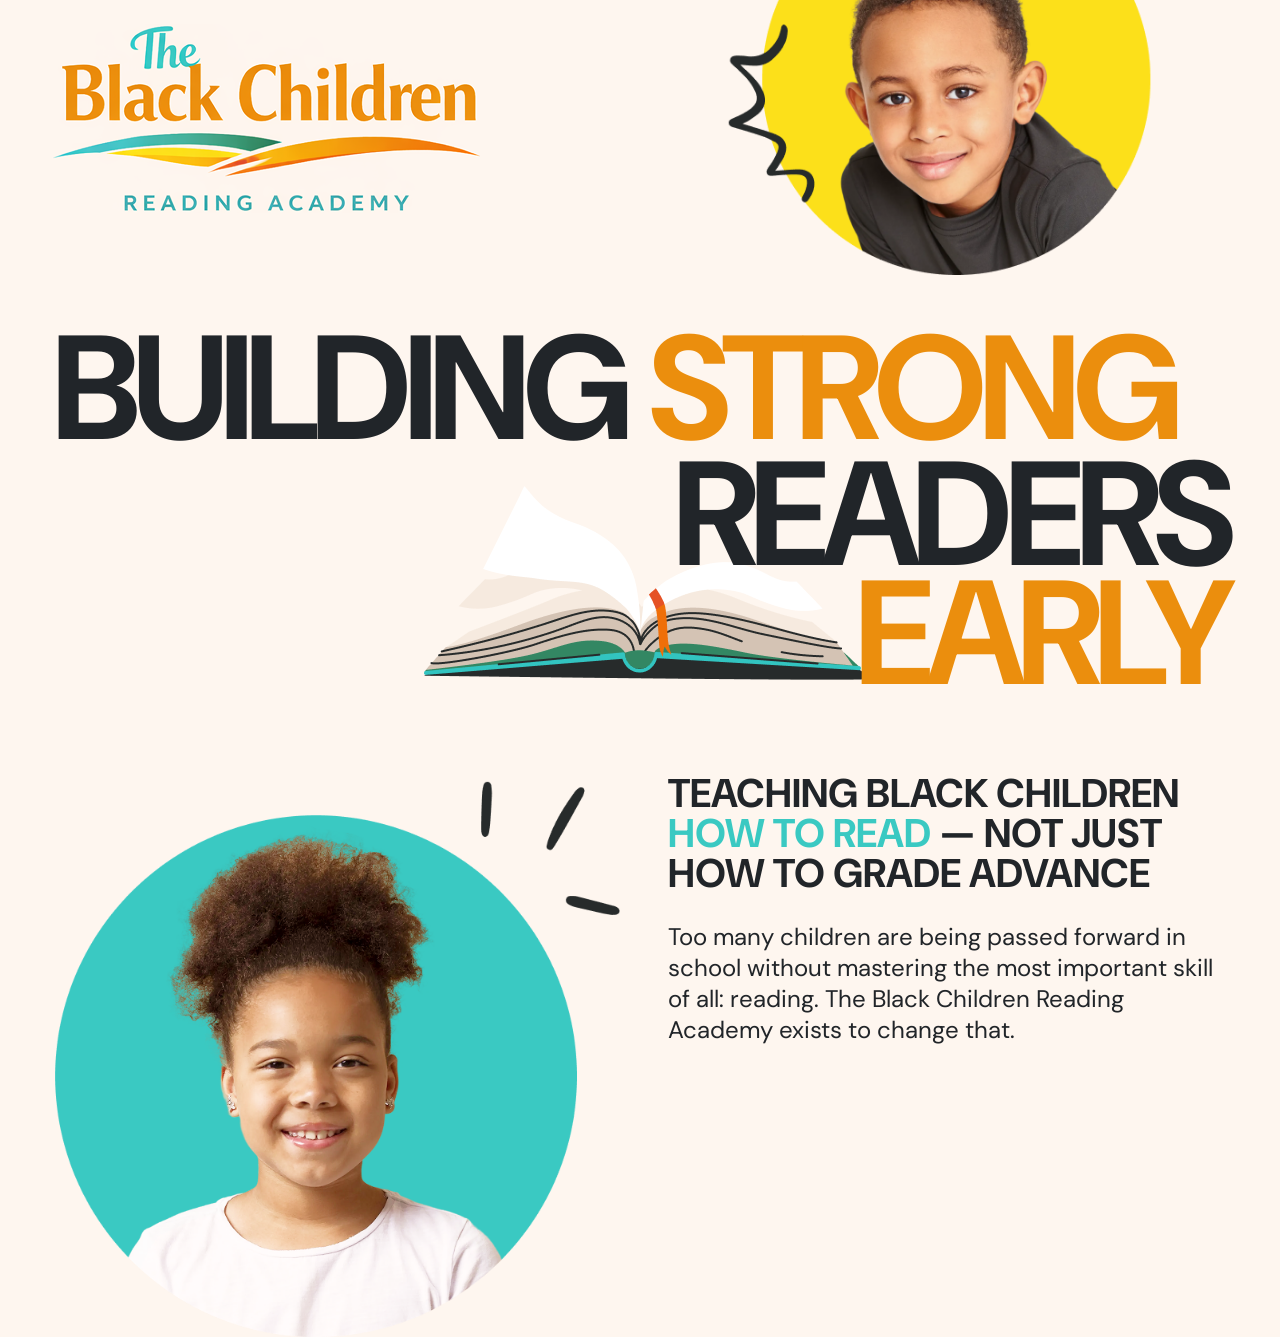
==== index.html @ 8e194ffd "change" ====
<!doctype html>
<html lang="en">

<head>
    <meta charset="utf-8">
    <title>Building Strong Readers Early</title>
    <meta name="viewport" content="width=device-width, initial-scale=1">
    <link
        href="https://fonts.googleapis.com/css2?family=DM+Sans:ital,opsz,wght@0,9..40,100..1000;1,9..40,100..1000&display=swap"
        rel="stylesheet">
    <link href="css/style.css" rel="stylesheet">
    <link href="https://cdn.jsdelivr.net/npm/bootstrap@5.3.2/dist/css/bootstrap.min.css" rel="stylesheet">
</head>

<body>

    <!-- HERO -->
    <section class="section text-center hero-section main-section">
        <div class="container-fluid">
            <div class="row">
                <div class="col-md-6 col-lg-6 col-sm-12 text-start">
                    <img src="image/logo.png" alt="image" width="428px" class="img-fluid mt-4">
                </div>
                <div class="col-md-6 col-lg-6 col-sm-12">
                    <img src="image/child-1.png" class="img-fluid" alt="" width="428px">

                </div>
                <div class="hero_text">
                    <h1 class="fw-bold text-start">
                        BUILDING <span class="heading-orange">STRONG
                    </h1>
                    <h1 class="fw-bold text-end">
                        READERS<span> <br> EARLY</span>
                    </h1>
                    <div class="book_img">
                        <img src="image/book.png" alt="book image">
                    </div>
                </div>

            </div>

        </div>
    </section>

    <!-- REALITY -->
    <section class="section bg-orange main-section">
        <div class="container-fluid ">


            <div class="row mt-5 g-4 justify-content-center">
                <div class="col-md-6">
                    <img src="image/child-2.png" alt="image" class="img-fluid">
                </div>
                <div class="col-md-6">
                    <div class="stat-box ps-3">
                        <h2 class="fw-bold">
                            Teaching Black Children <span> How to Read </span> — NOT JUST HOW TO GRADE ADVANCE
                        </h2>
                        <p>Too many children are being passed forward in school without mastering the most important
                            skill of all: reading. The Black Children Reading Academy exists to change that.</p>
                    </div>
                </div>
            </div>
        </div>
    </section>


    <!-- Bootstrap JS -->
    <script src="https://cdn.jsdelivr.net/npm/bootstrap@5.3.2/dist/js/bootstrap.bundle.min.js"></script>
</body>

</html>
---- css/style.css ----
:root {
    --primary-orange: #EB8E0D;
    --deep-red: #D35400;
    --teal-blue: #3AC9C2;
    --bg-cream: #FEF6EF;
    --text-dark: #272B2B;
    --font-family: "DM Sans", sans-serif;
}

body {
    font-family: var(--font-family) !important;
    background-color: var(--bg-cream) !important;
    color: var(--text-dark);
}

h1,
h2,
h3,
h4,
h5,
h6 {
    font-family: "DM Sans" sans-serif !important;
}

.main-section {
    padding: 0 40px;
}

.hero_text {
    padding-top: 55px;
    position: relative;
}

.hero_text .book_img {
    position: absolute;
    bottom: 21px;
    left: 32%;
    z-index: 1;
}

.hero-section h1 {
    font-size: 148px;
    letter-spacing: -8px;
    line-height: 0.8;
    position: relative;
    z-index: 2;
    text-transform: uppercase;
}

.hero-section h1 span {
    color: var(--primary-orange);
}
.bg-orange h2{
    font-size: 40px;
    text-transform: uppercase;
    line-height: 40px;
    letter-spacing: -5%;
    font-family: var(--font-family) !important;
}
.bg-orange h2 span{
    color: var(--teal-blue);
}
.bg-orange p{
    font-size: 24px;
    line-height: 1.3;
    letter-spacing: -5%;
    padding-top: 20px;
}
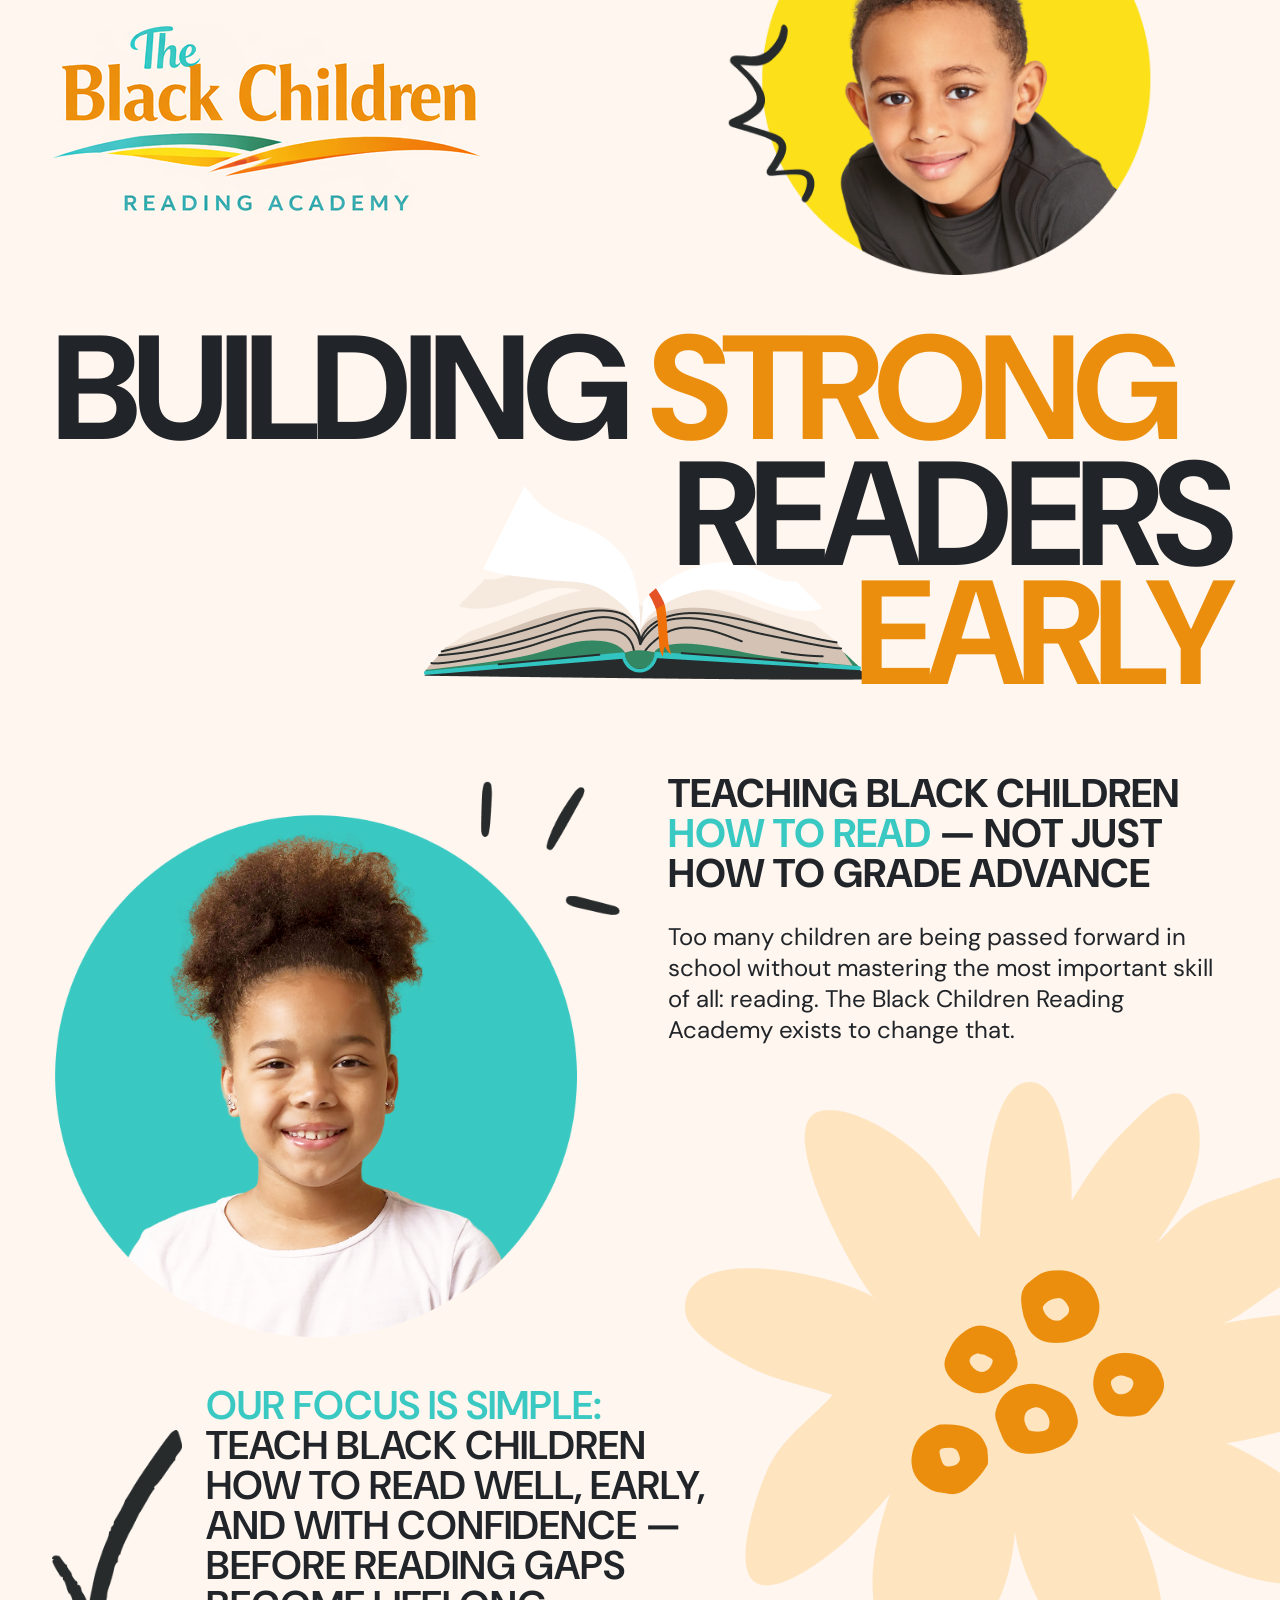
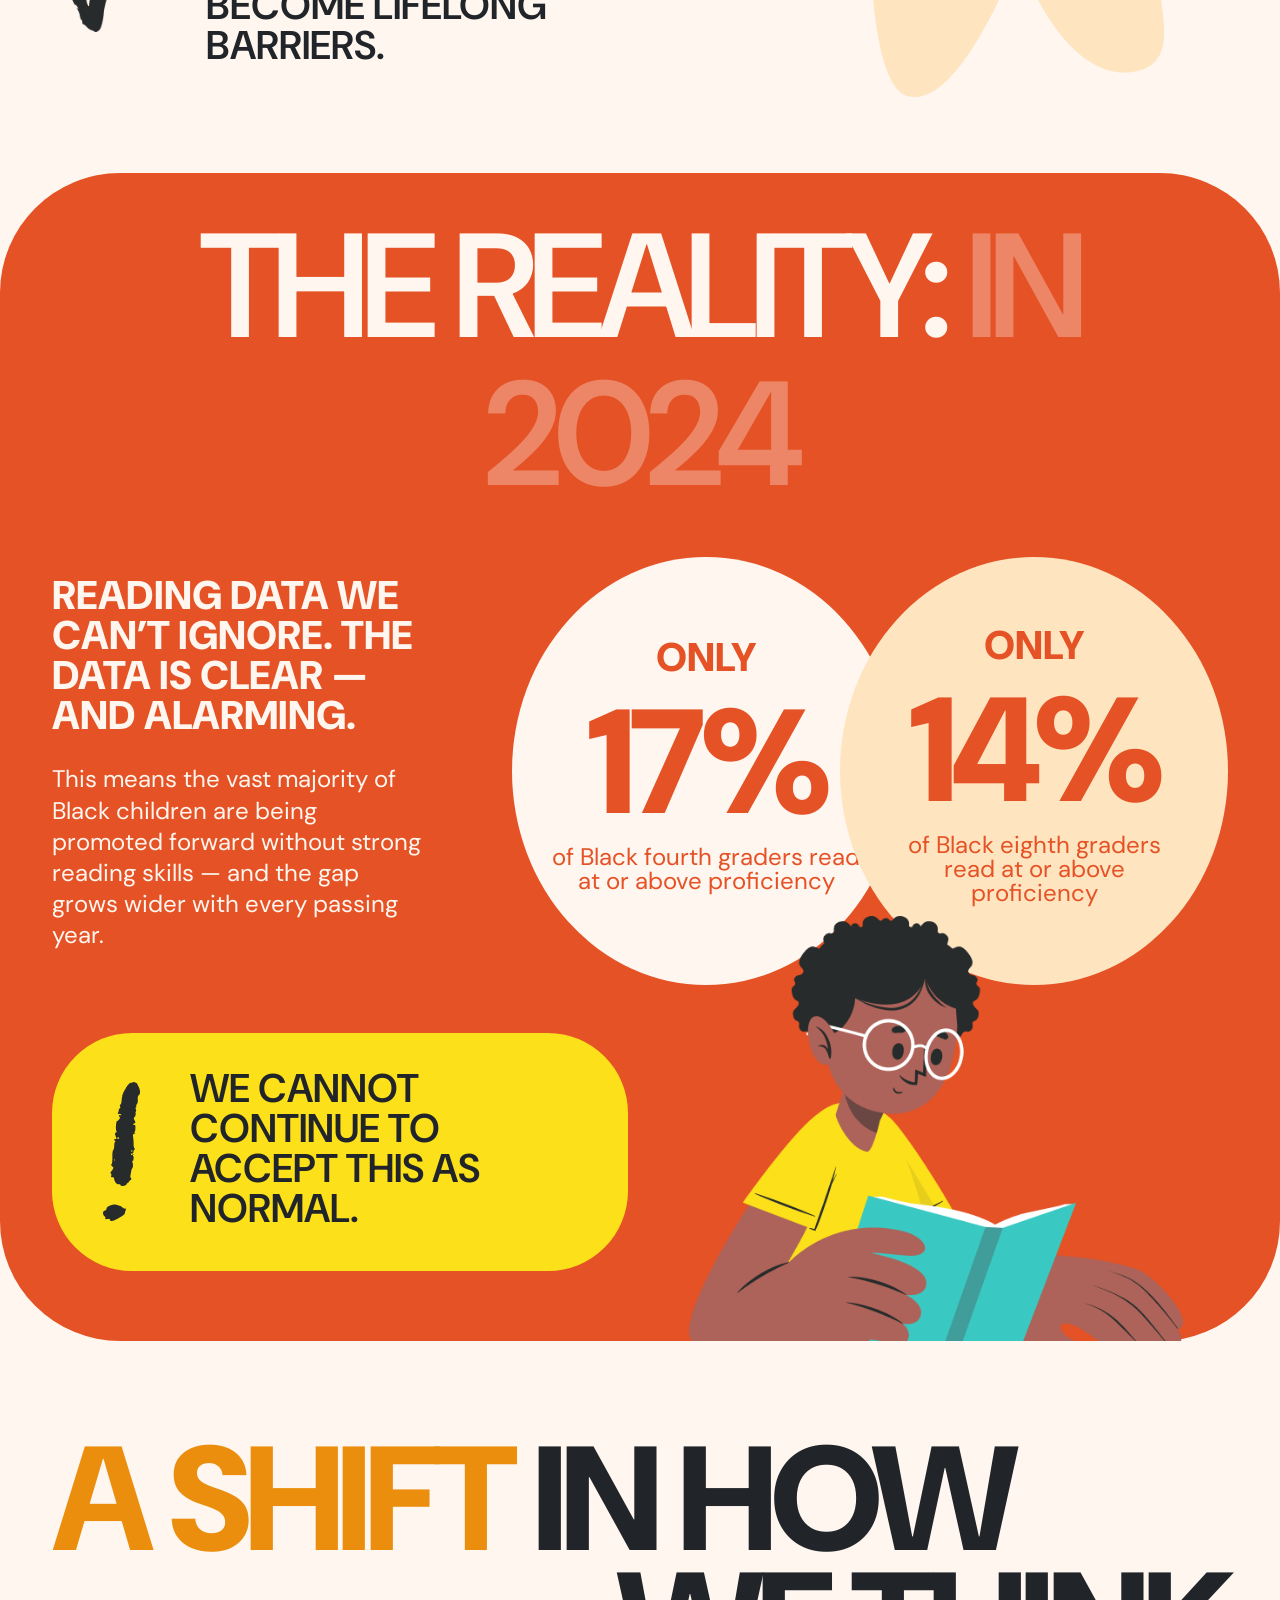
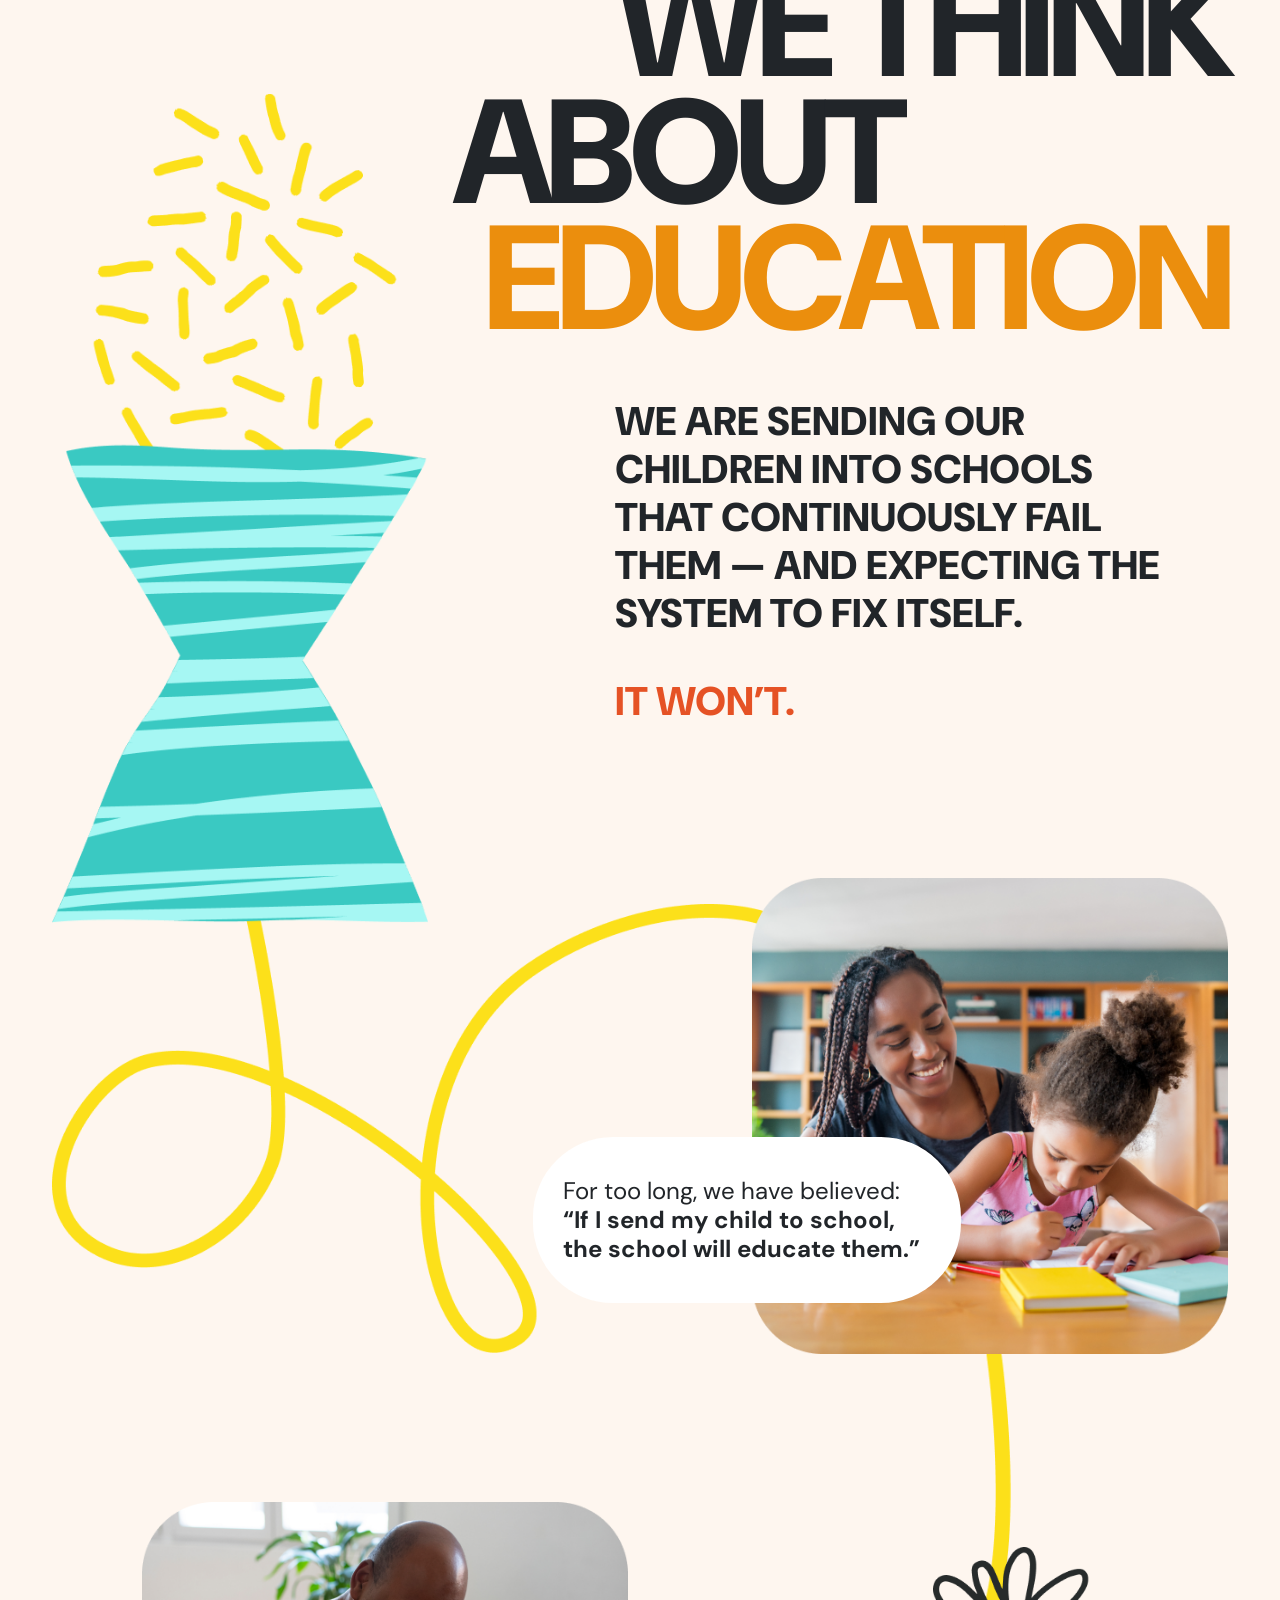
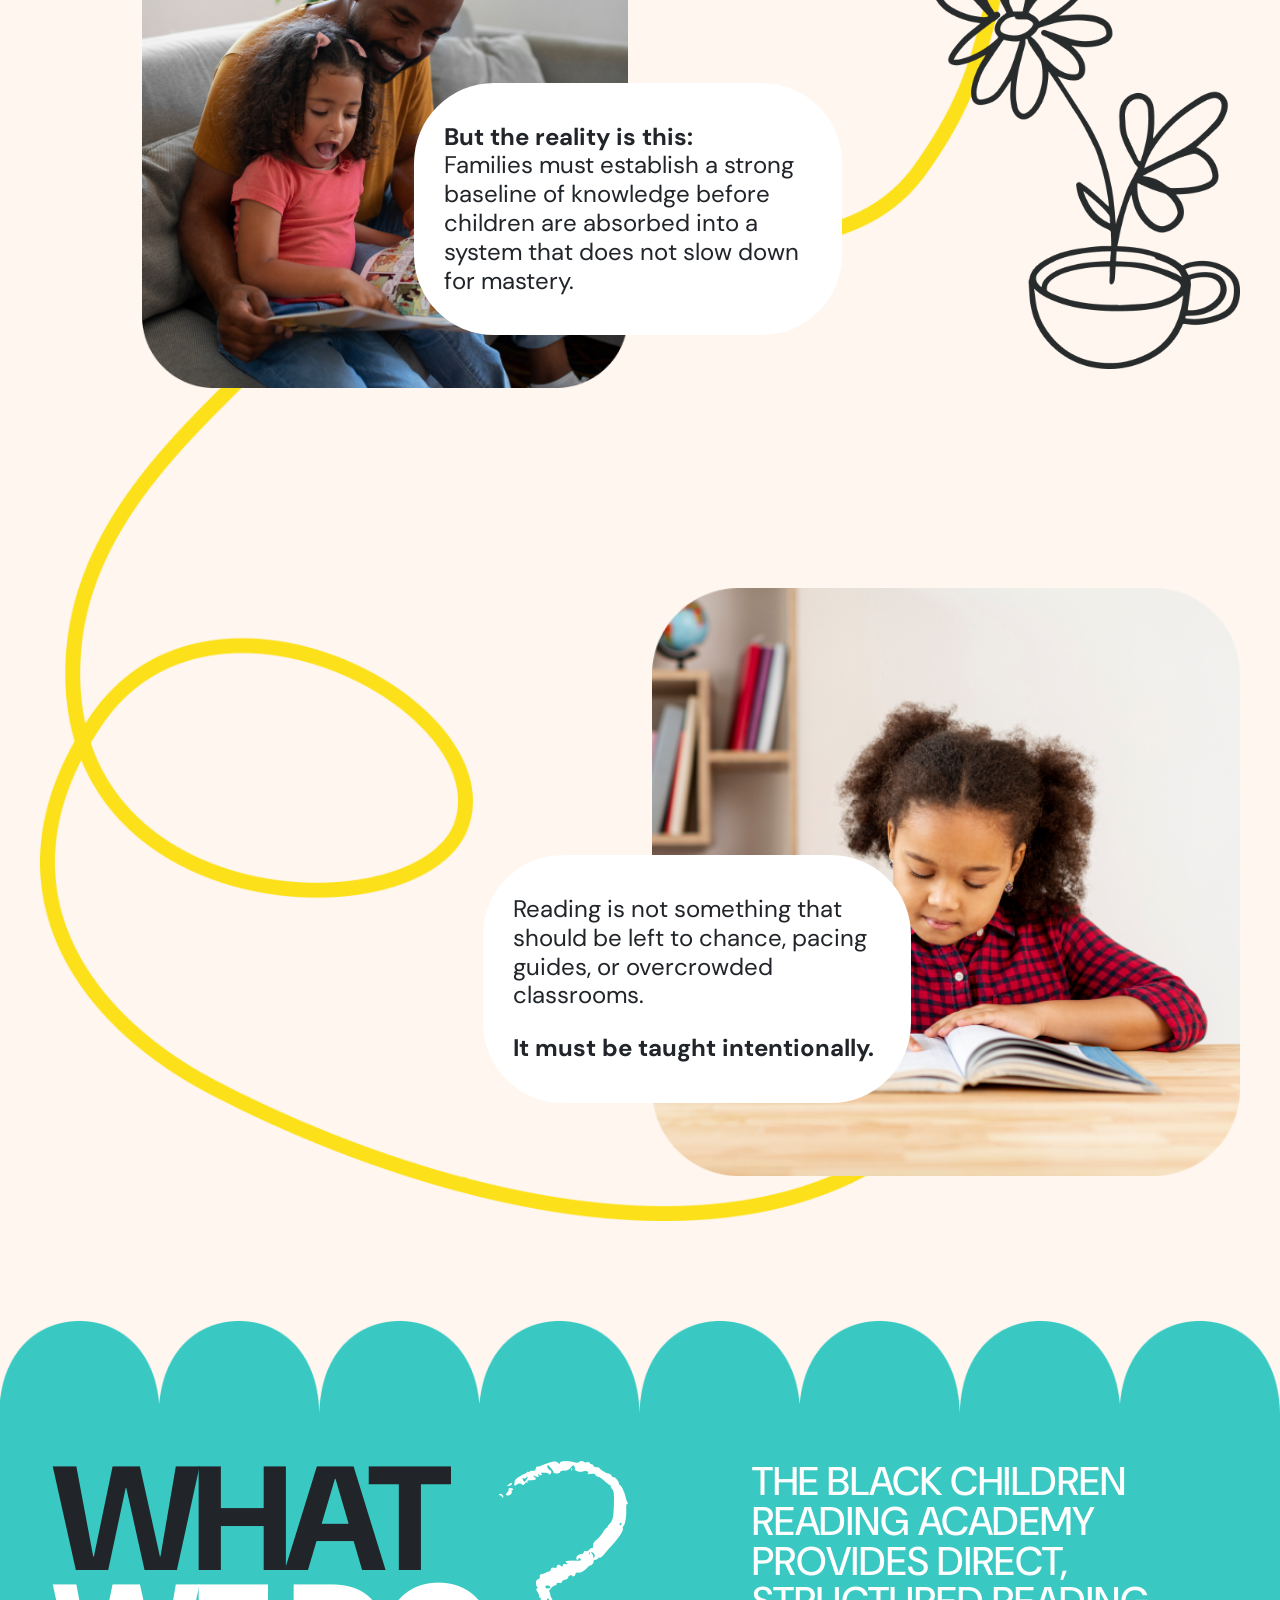
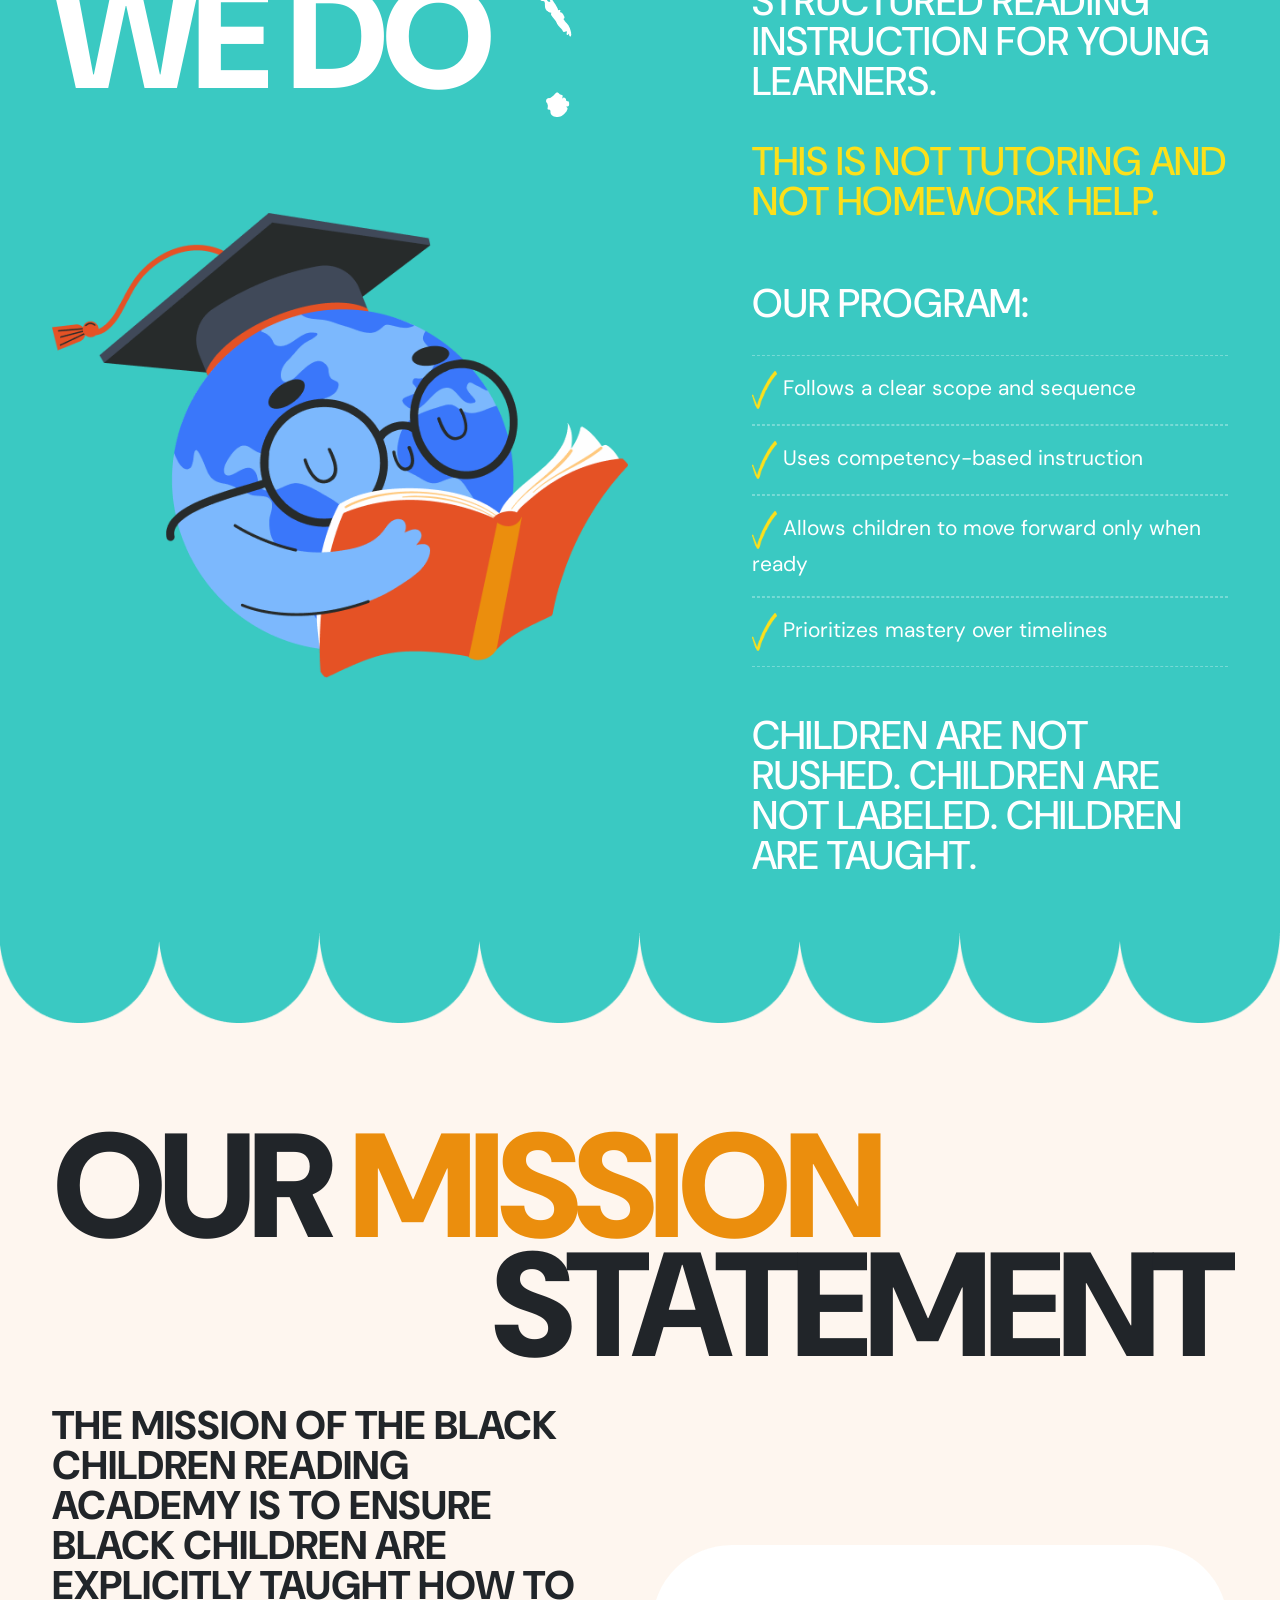
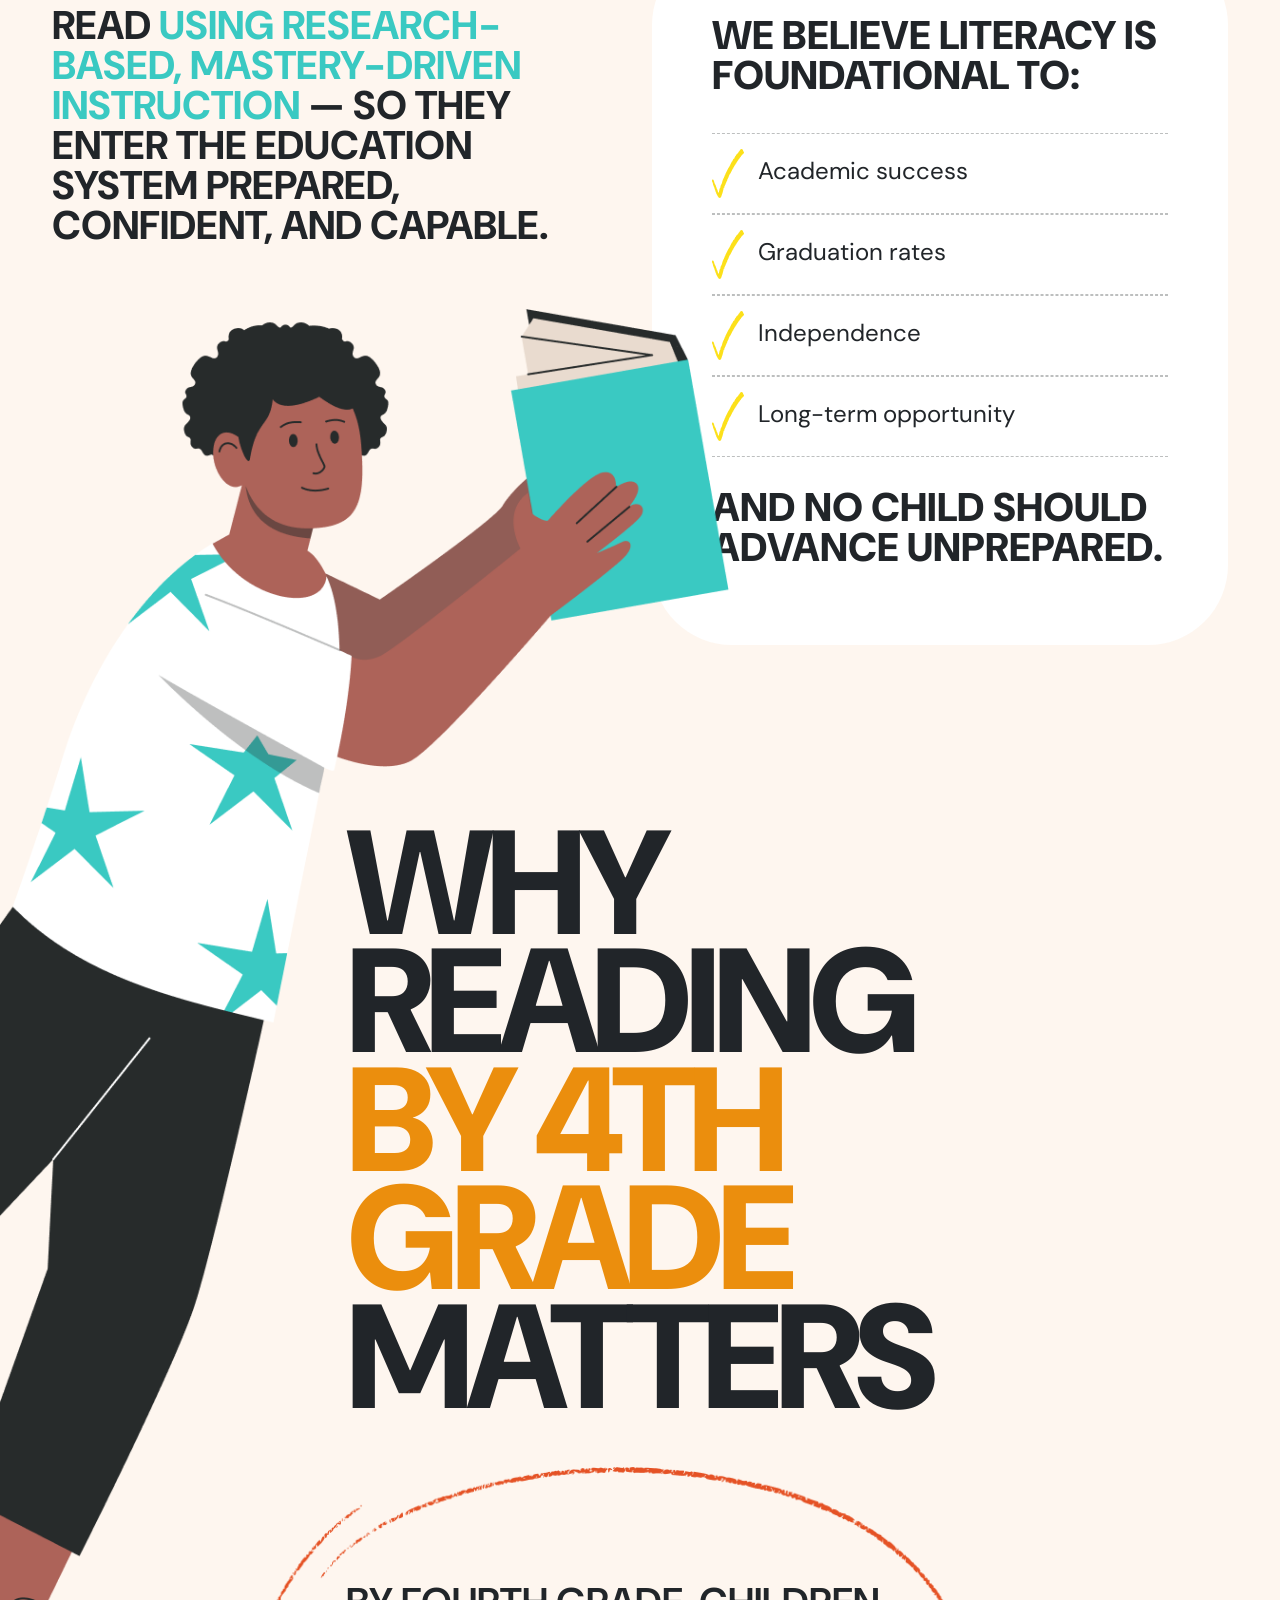
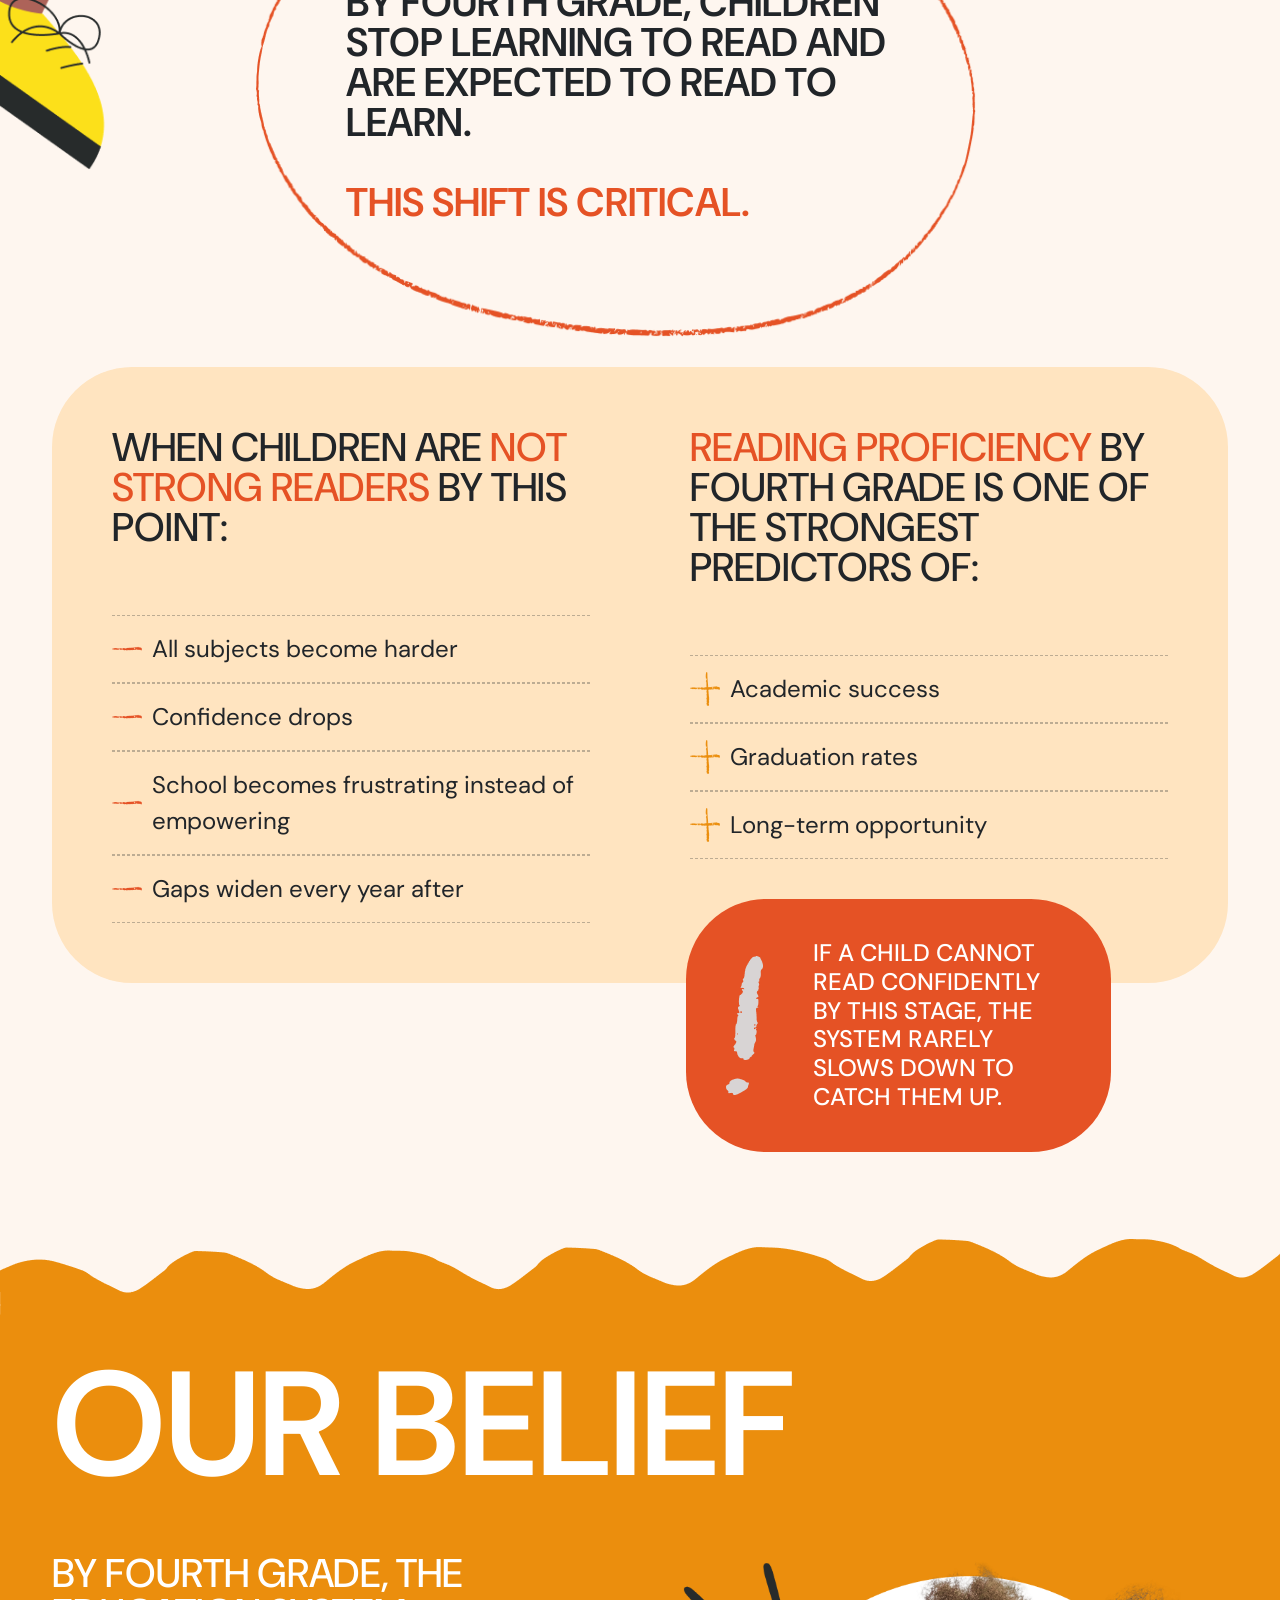
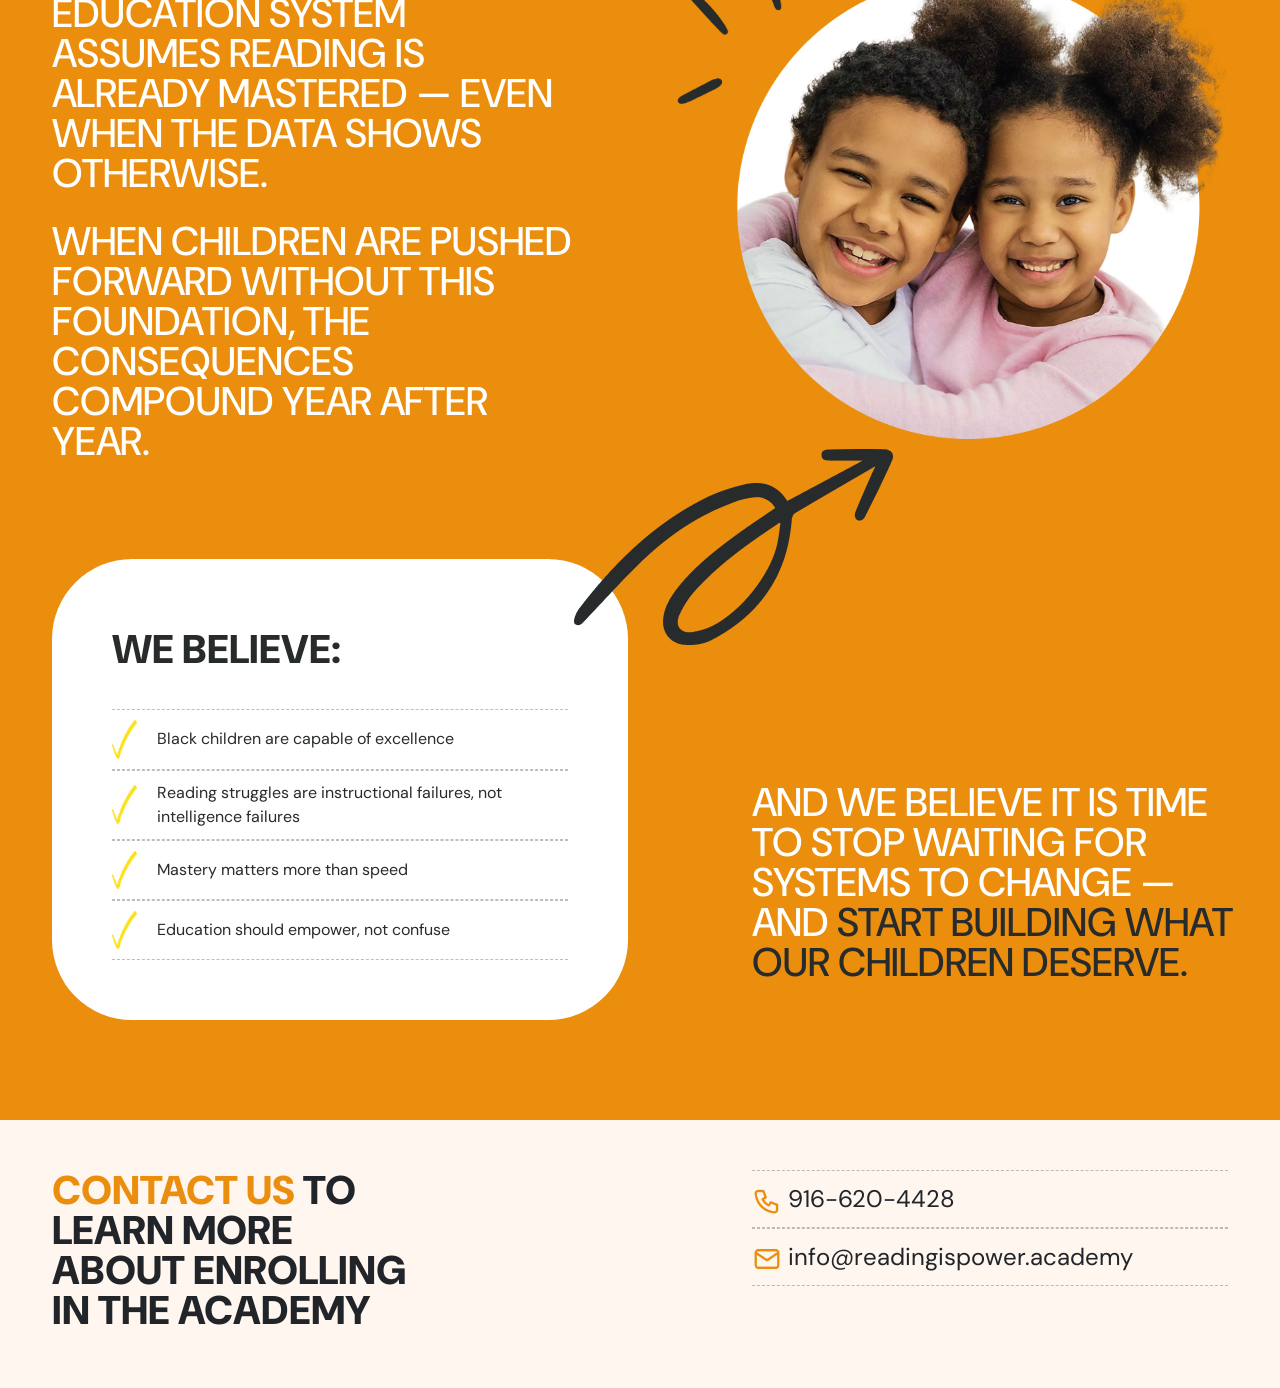
==== commit 5cdc6c35: "changes" ====
--- a/index.html
+++ b/index.html
@@ -42,7 +42,6 @@
         </div>
     </section>
 
-    <!-- REALITY -->
     <section class="section bg-orange main-section">
         <div class="container-fluid ">
 
@@ -50,6 +49,7 @@
             <div class="row mt-5 g-4 justify-content-center">
                 <div class="col-md-6">
                     <img src="image/child-2.png" alt="image" class="img-fluid">
+
                 </div>
                 <div class="col-md-6">
                     <div class="stat-box ps-3">
@@ -59,13 +59,343 @@
                         <p>Too many children are being passed forward in school without mastering the most important
                             skill of all: reading. The Black Children Reading Academy exists to change that.</p>
                     </div>
-                </div>
-            </div>
-        </div>
-    </section>
-
-
-    <!-- Bootstrap JS -->
+                    <div class="side_img">
+                        <img src="image/flwer.png" alt="image" width="100%">
+                    </div>
+                </div>
+            </div>
+            <div class="row">
+                <div class="col-lg-7 col-md-7">
+                    <div class="reality_box d-flex gap-4 mt-5 align-items-center">
+                        <p><img src="image/check_icon.png" alt="image"></p>
+                        <h2><span> Our focus is simple:</span> <br>Teach Black children how to read well, early, and
+                            with confidence — before reading gaps become lifelong barriers.</h2>
+                    </div>
+                </div>
+            </div>
+        </div>
+    </section>
+    <section class="section main-section the_reality">
+        <div class="container-fluid">
+            <h2>The Reality: <span> in 2024 </span></h2>
+            <div class="row justify-content-center align-items-center my-5">
+                <div class="col-lg-4 col-md-4">
+                    <div class="parent_content">
+                        <h2>Reading Data We Can’t Ignore. The data is clear —
+                            and alarming.</h2>
+                        <p>This means the vast majority of Black children are being promoted forward without strong
+                            reading skills — and the gap grows wider with every passing year.</p>
+                    </div>
+                </div>
+                <div class="col-lg-8 col-md-8">
+                    <div class="sale_offer text-center d-flex">
+                        <div class="cricle position-relative">
+                            <div>
+                                <h5>only</h5>
+                                <h2>17%</h2>
+                                <p>of Black fourth graders read at or above proficiency</p>
+                            </div>
+                        </div>
+                        <div class="cricle bg_color">
+                            <div>
+                                <h5>only</h5>
+                                <h2>14%</h2>
+                                <p>of Black eighth graders read at or above proficiency</p>
+                            </div>
+                        </div>
+                    </div>
+                </div>
+            </div>
+            <div class="row position-relative">
+                <div class="col-lg-6 col-md-6">
+                    <div class="we_content">
+                        <img src="image/info_icon.png" alt="image">
+                        <h4>We cannot continue to accept this as normal.</h4>
+                    </div>
+                </div>
+                <div class="col-lg-6 col-md-6">
+                    <div class="child_3">
+                        <img src="image/child-3.png" alt="image">
+                    </div>
+                </div>
+            </div>
+        </div>
+    </section>
+    <section class="section main-section shift_inhow">
+        <div class="container-fluid">
+            <h1><span>A Shift</span> in How </h1>
+            <h1 class="text-end">We Think</h1>
+            <div class="row">
+                <div class="col-lg-4 col-md-4">
+                    <div class="about_image">
+                        <img src="image/image.png" alt="image" width="100%">
+                    </div>
+                </div>
+                <div class="col-lg-8 col-md-8">
+                    <h1>About </h1>
+                    <h1 class="text-end"><span>Education</span> </h1>
+                    <div class="row">
+                        <div class="col-lg-2"></div>
+                        <div class="col-lg-4">
+                            <div class="it_wont">
+                                <h4>
+                                    We are sending our children into schools that continuously fail them — and expecting
+                                    the system to fix itself.
+                                    <br><span>It won’t.</span>
+                                </h4>
+                            </div>
+                        </div>
+                    </div>
+                </div>
+
+            </div>
+            <div class="row">
+                <div class="col-lg-7 col-md-7">
+                    <div class="border_box">
+                        <img src="image/border-1.png" alt="image" width="100%">
+                    </div>
+                </div>
+                <div class="col-lg-5 col-md-5">
+                    <div class="parent_boxs">
+                        <img src="image/about.png" alt="image" width="100%">
+                        <div class="about_text_box">
+                            <p>For too long, we have believed:<br>
+                                <b>“If I send my child to school, the school will educate them.” </b>
+                            </p>
+                        </div>
+                    </div>
+
+                </div>
+            </div>
+        </div>
+
+        <div class="border_2">
+
+            <div class="row  marign_top">
+                <div class="col-lg-1"></div>
+                <div class="col-lg-5 col-md-5">
+                    <div class="parent_boxs">
+                        <img src="image/about1.png" alt="image" width="100%">
+                        <div class="about_text_box right_10">
+                            <p><b>But the reality is this:</b> <br>
+                                Families must establish a strong baseline of knowledge before children are absorbed
+                                into a system that does not slow down for mastery.</p>
+                        </div>
+                    </div>
+                </div>
+                <div class="col-lg-2"></div>
+                <div class="col-lg-4 text-end">
+                    <img src="image/flower.png" alt="image" width="80%" class="position-relative">
+                </div>
+            </div>
+            <div class="row marign_top">
+                <div class="col-lg-6 col-md-6"></div>
+                <div class="col-lg-6 col-md-6">
+                    <div class="parent_boxs">
+                        <img src="image/about2.png" alt="image" width="100%">
+                        <div class="about_text_box">
+                            <p>Reading is not something that should be left to chance, pacing guides, or overcrowded
+                                classrooms. <br /><b class="mt-4 d-block">It must be taught intentionally.
+                                </b></p>
+                        </div>
+                    </div>
+                </div>
+            </div>
+        </div>
+    </section>
+    <section class="section bg_img_section main-section">
+        <div class="container-fluid">
+            <div class="row">
+                <div class="col-lg-6 col-md-6">
+                    <div class="d-flex ">
+                        <h1>What <span> We Do</span></h1>
+                        <img src="image/qus_img.png" alt="image">
+                    </div>
+                    <img src="image/eaction.png" alt="image" class="mt-5 pt-5" width="100%">
+                </div>
+                <div class="col-lg-1 col-md-1"></div>
+                <div class="col-lg-5 col-md-5">
+                    <h4>The Black Children Reading Academy provides direct, structured reading instruction for young
+                        learners.
+                        <br><span>This is not tutoring and not homework help.</span>
+                    </h4>
+                    <div class="our-program">
+                        <h3>Our program:</h3>
+                        <ul>
+                            <li><img src="image/check_icons.png" alt="image"> Follows a clear scope and sequence</li>
+                            <li><img src="image/check_icons.png" alt="image"> Uses competency-based instruction</li>
+                            <li><img src="image/check_icons.png" alt="image"> Allows children to move forward only when
+                                ready</li>
+                            <li><img src="image/check_icons.png" alt="image"> Prioritizes mastery over timelines</li>
+                        </ul>
+                        <h4 class="mt-5">Children are not rushed. Children are not labeled. Children are taught.</h4>
+                    </div>
+                </div>
+            </div>
+        </div>
+    </section>
+    <section class="section main-section our-mission">
+        <div class="container-fluid">
+            <div class="hero_text">
+                <h1 class="fw-bold text-start">
+                    Our <span class="heading-orange">Mission
+                </h1>
+                <h1 class="fw-bold text-end">
+                    Statement
+                </h1>
+            </div>
+            <div class="row">
+                <div class="col-lg-6 col-md-6">
+                    <h4 class="mission_text">
+                        The mission of The Black Children Reading Academy is to ensure Black children are explicitly
+                        taught how to read <span> using research-based, mastery-driven instruction </span> — so they
+                        enter the
+                        education system prepared, confident, and capable.
+                    </h4>
+                    <div class="men_book">
+                        <img src="image/men-book.png" alt="iamge" width="95%">
+                    </div>
+                </div>
+                <div class="col-lg-6 col-md-6">
+                    <div class="mission_box">
+                        <h4>We believe literacy is foundational to:</h4>
+                        <ul>
+                            <li>
+                                <img src="image/check_icons.png" alt="image" class="me-2"> Academic success
+                            </li>
+                            <li>
+                                <img src="image/check_icons.png" alt="image" class="me-2"> Graduation rates
+                            </li>
+                            <li>
+                                <img src="image/check_icons.png" alt="image" class="me-2"> Independence
+                            </li>
+                            <li>
+                                <img src="image/check_icons.png" alt="image" class="me-2"> Long-term opportunity
+                            </li>
+                        </ul>
+                        <h4>And no child should advance UNPREPARED.</h4>
+                    </div>
+                </div>
+                <div class="row">
+                <div class="col-lg-3 col-md-3"></div>
+                <div class="col-lg-9 col-md-9">
+                    <h1 class="why_reading">Why Reading <br><span> by 4th Grade </span><br>Matters</h1>
+                    <div class="big-circle">
+                        <p>By fourth grade, children stop learning to read and are expected to read to learn. <span><br> This shift is critical.</span></p>
+                    </div>
+                </div>
+                </div>
+            </div>
+
+        </div>
+    </section>
+    <section class="section main-section whan_childs">
+        <div class="container-fluid">
+            <div class="orange_color">
+                <div class="row">
+                    <div class="col-lg-6 col-md-6 padding_right">
+                        <h4>
+                            When children are <span> not strong readers</span> by this point:
+                        </h4>
+                        <ul class="p-0 m-0">
+                            <li>
+                                <img src="image/minus_icon.png" alt="image"> All subjects become harder
+                            </li>
+                            <li>
+                                <img src="image/minus_icon.png" alt="image"> Confidence drops
+                            </li>
+                            <li>
+                                <img src="image/minus_icon.png" alt="image"> School becomes frustrating instead of empowering
+                            </li>
+                            <li>
+                                <img src="image/minus_icon.png" alt="image"> Gaps widen every year after
+                            </li>
+                        </ul>
+                    </div>
+                    <div class="col-lg-6 col-md-6 padding_left">
+                        <h4>
+                            <span class="color_org">Reading proficiency </span>by fourth grade is one of the strongest predictors of:
+                        </h4>
+                        <ul class="p-0 m-0">
+                            <li>
+                                <img src="image/plus_icon.png" alt="image">  Academic success
+                            </li>
+                            <li>
+                                <img src="image/plus_icon.png" alt="image">  Graduation rates
+                            </li>
+                            <li>
+                                <img src="image/plus_icon.png" alt="image">  Long-term opportunity
+                            </li>
+                        </ul>
+                    </div>
+                </div>
+                
+            </div>
+            <div class="box_org">
+                    <img src="image/info_icon.png" alt="image">
+                    <h4>If a child cannot read confidently by this stage, the system rarely slows down to catch them up.</h4>
+                </div>
+        </div>
+    </section>
+    <section class="section main-section our_belief">
+        <div class="container-fluid">
+            <h1>Our Belief</h1>
+            <div class="row">
+                <div class="col-lg-6 col-md-6">
+                    <h4>By fourth grade, the education system assumes reading is already mastered — even when the data shows otherwise.</h4>
+                    <h4> When children are pushed forward without this foundation, the consequences compound year after year.</h4>
+                </div>
+                <div class="col-lg-6 col-md-6">
+                    <img src="image/image-1.png" alt="image" width="100%">
+                </div>
+            </div>
+            <div class="row position-relative">
+                <div class="col-lg-6 col-md-6">
+                    <div class="loop_img">
+                    <img src="image/loop.png" alt="image">
+                    </div>
+                    <div class="belief_box">
+                        <h4>We believe:</h4>
+                        <ul class="p-0 m-0">
+                            <li>
+                                <img src="image/check_icons.png" alt="image"> Black children are capable of excellence
+                            </li>
+                            <li>
+                                <img src="image/check_icons.png" alt="image">Reading struggles are instructional failures, not intelligence failures
+                            </li>
+                            <li>
+                                <img src="image/check_icons.png" alt="image"> Mastery matters more than speed
+                            </li>
+                            <li>
+                                <img src="image/check_icons.png" alt="image"> Education should empower, not confuse
+                            </li>
+                        </ul>
+                    </div>
+                </div>
+                <div class="col-lg-6 col-md-6">
+                    <h4 class="believe_text">
+                        And we believe it is time to stop waiting for systems to change — and <span> start building what our children deserve.</span>
+                    </h4>
+                </div>
+            </div>
+        </div>
+    </section>
+    <section class="section footer_section">
+        <div class="container-fluid">
+            <div class="row">
+            <div class="col-lg-4 col-md-4">
+                <h4><span>Contact us </span>to learn more about enrolling in the academy</h4>
+            </div>
+            <div class="col-lg-3 col-md-3"></div>
+            <div class="col-lg-5 col-md-5">
+                <ul class="p-0 m-0">
+                    <li><img src="image/phone_icon.png" alt="image" width="30px"> 916-620-4428 </li>
+                    <li><img src="image/email_icon.png" alt="image" width="30px"> info@readingispower.academy </li>
+                </ul>
+            </div>
+            </div>
+        </div>
+    </section>
     <script src="https://cdn.jsdelivr.net/npm/bootstrap@5.3.2/dist/js/bootstrap.bundle.min.js"></script>
 </body>
 
--- a/css/style.css
+++ b/css/style.css
@@ -1,6 +1,6 @@
 :root {
     --primary-orange: #EB8E0D;
-    --deep-red: #D35400;
+    --deep-red: #E55225;
     --teal-blue: #3AC9C2;
     --bg-cream: #FEF6EF;
     --text-dark: #272B2B;
@@ -50,19 +50,553 @@
 .hero-section h1 span {
     color: var(--primary-orange);
 }
-.bg-orange h2{
+
+.bg-orange h2 {
     font-size: 40px;
     text-transform: uppercase;
     line-height: 40px;
     letter-spacing: -5%;
     font-family: var(--font-family) !important;
-}
-.bg-orange h2 span{
+    font-weight: 600;
+}
+
+.bg-orange h2 span {
     color: var(--teal-blue);
 }
-.bg-orange p{
+
+.bg-orange p {
     font-size: 24px;
     line-height: 1.3;
     letter-spacing: -5%;
     padding-top: 20px;
+}
+
+.reality_box img {
+    width: 130px;
+}
+
+.side_img {
+    position: absolute;
+    right: 0;
+    padding-top: 20px;
+}
+
+.stat-box {
+    position: relative;
+}
+
+.the_reality {
+    background-color: var(--deep-red);
+    margin: 100px 0;
+    padding: 40px;
+    border-radius: 120px;
+}
+
+.the_reality h2 {
+    font-size: 148px;
+    text-transform: uppercase;
+    line-height: 100%;
+    letter-spacing: -8px;
+    font-family: var(--font-family) !important;
+    font-weight: 600;
+    color: #FEF6EF;
+    text-align: center;
+}
+
+.the_reality h2 span {
+    color: #FFFFFF4D;
+}
+
+.sale_offer h5 {
+    font-size: 40px;
+    color: #E55225;
+    text-transform: uppercase;
+    font-weight: 900;
+}
+
+.sale_offer h2 {
+    font-size: 148px;
+    color: #E55225;
+    font-weight: 900;
+}
+
+.sale_offer p {
+    font-size: 24px;
+    color: #E55225;
+    line-height: 1;
+    font-weight: 400;
+}
+
+.sale_offer .cricle {
+    width: 428px;
+    height: 428px;
+    background-color: #FEF6EF;
+    border-radius: 100%;
+    display: flex;
+    align-items: center;
+    padding: 40px;
+}
+
+.parent_content h2 {
+    font-size: 40px;
+    letter-spacing: normal;
+    text-align: start;
+    text-transform: uppercase;
+    font-weight: 900;
+}
+
+.parent_content p {
+    font-size: 24px;
+    color: #FEF6EF;
+    line-height: 1.3;
+    font-weight: 400;
+    padding-top: 20px;
+}
+
+.sale_offer .cricle.bg_color {
+    background-color: #FFE4C0;
+    z-index: 2;
+    position: relative;
+}
+
+.sale_offer .cricle.position-relative {
+    left: 60px;
+    z-index: 1;
+}
+
+.child_3 {
+    position: absolute;
+    bottom: -40px;
+    z-index: 3;
+    text-align: center;
+}
+
+.child_3 img {
+    width: 87%;
+}
+
+.we_content {
+    background-color: #FCE01A;
+    border-radius: 80px;
+    padding: 35px 51px;
+    display: flex;
+    align-items: center;
+    gap: 50px;
+    margin-bottom: 30px;
+}
+
+.we_content h4 {
+    font-size: 40px;
+    text-transform: uppercase;
+    letter-spacing: normal;
+    font-weight: 600;
+    line-height: 1;
+}
+
+.shift_inhow {
+    margin-bottom: 100px;
+}
+
+.shift_inhow h1 {
+    font-size: 148px;
+    letter-spacing: -8px;
+    font-weight: 900 !important;
+    line-height: 0.8;
+    text-transform: uppercase;
+}
+
+.shift_inhow h1 span {
+    color: var(--primary-orange);
+}
+
+.it_wont {
+    width: 575px;
+    padding-left: 30px;
+    margin-top: 50px;
+}
+
+.it_wont h4 {
+    font-size: 40px;
+    text-transform: uppercase;
+    font-weight: 900;
+}
+
+.it_wont h4 span {
+    margin-top: 40px;
+    display: block;
+    color: var(--deep-red);
+}
+
+.border_box {
+    position: relative;
+    top: -19px;
+    left: 0;
+    z-index: 0;
+    width: 780px;
+    min-width: 100%;
+}
+
+.parent_boxs img {
+    position: relative;
+    z-index: 2;
+    top: -45px;
+}
+
+.about_image {
+    position: relative;
+    z-index: 1;
+}
+
+.about_text_box p {
+    font-size: 24px;
+    margin: 0;
+    line-height: 1.2;
+}
+
+.parent_boxs {
+    position: relative;
+}
+
+.about_text_box {
+    position: absolute;
+    bottom: 20%;
+    right: 56%;
+    z-index: 9;
+    background-color: #fff;
+    padding: 40px 30px;
+    border-radius: 80px;
+    width: 428px;
+}
+
+.right_10 {
+    position: absolute;
+    bottom: 20%;
+    left: 56%;
+    z-index: 9;
+    background-color: #fff;
+    padding: 40px 30px;
+    border-radius: 80px;
+    width: 428px;
+}
+
+.border_2 {
+    background-image: url(../image/border-2.png);
+    background-repeat: no-repeat;
+    background-size: contain;
+    margin-top: -52px;
+}
+
+.marign_top {
+    padding-top: 200px !important;
+}
+
+.bg_img_section {
+    background-image: url(../image/bg.png);
+    background-repeat: no-repeat;
+    padding: 140px 40px;
+    background-size: 100% 100%;
+    margin: 50px 0;
+}
+
+.bg_img_section h1 {
+    font-size: 148px;
+    letter-spacing: -8px;
+    font-weight: 900;
+    line-height: 0.8;
+    text-transform: uppercase;
+}
+
+.bg_img_section h1 span {
+    color: #fff;
+}
+
+.bg_img_section h4 {
+    font-size: 40px;
+    text-transform: uppercase;
+    line-height: 1;
+    color: #fff;
+}
+
+.bg_img_section h4 span {
+    color: #FCE01A;
+    display: block;
+    padding-top: 40px;
+}
+
+.our-program h3 {
+    font-size: 40px;
+    text-transform: uppercase;
+    color: #fff;
+    padding: 50px 0 20px;
+}
+
+.our-program ul {
+    padding: 0;
+    margin: 0;
+}
+
+.our-program ul li {
+    border-bottom: 1px dashed #FFFFFF4D;
+    border-top: 1px dashed #FFFFFF4D;
+    color: #fff;
+    font-size: 21px;
+    list-style: none;
+    padding: 15px 0;
+}
+
+.our-program ul li img {
+    width: 25px;
+}
+
+.our-mission {
+    margin: 30px 0;
+    position: relative;
+}
+
+.our-mission h1 {
+    font-size: 148px;
+    letter-spacing: -8px;
+    font-weight: 900 !important;
+    line-height: 0.8;
+    text-transform: uppercase;
+    margin: 0;
+}
+
+.our-mission h1 span {
+    color: var(--primary-orange);
+}
+
+.mission_box {
+    background-color: #fff;
+    border-radius: 80px;
+    padding: 40px 60px;
+    margin-top: 180px;
+}
+
+.mission_box ul {
+    padding: 0;
+    margin: 0;
+}
+
+.mission_box ul li {
+    list-style: none;
+    border-bottom: 1px dashed #272B2B4D;
+    border-top: 1px dashed #272B2B4D;
+    font-size: 24px;
+    list-style: none;
+    padding: 15px 0;
+}
+
+.mission_box h4 {
+    text-transform: uppercase;
+    font-size: 40px;
+    font-weight: 900;
+    padding: 30px 0;
+    line-height: 1;
+}
+
+.mission_text {
+    font-size: 40px;
+    line-height: 1;
+    text-transform: uppercase;
+    font-weight: 800;
+    width: 541px;
+    max-width: 100%;
+    margin-top: 40px;
+}
+
+.mission_text span {
+    color: var(--teal-blue);
+}
+
+.men_book {
+    position: absolute;
+    left: 0;
+}
+
+.our-mission .why_reading {
+    margin-top: 180px;
+}
+
+.big-circle {
+    background-image: url(../image/big-circle.png);
+    background-repeat: no-repeat;
+    background-size: 100% 100%;
+    width: 720px;
+    padding: 50px;
+    margin-top: 50px;
+    margin-left: -90px;
+}
+
+.big-circle p {
+    font-size: 40px;
+    line-height: 1;
+    padding: 65px 40px;
+    margin: 0;
+    text-transform: uppercase;
+    font-weight: 600;
+}
+
+.big-circle span {
+    display: block;
+    color: var(--deep-red);
+}
+
+.orange_color {
+    background-color: #FFE4C0;
+    border-radius: 80px;
+}
+
+.box_org {
+        background-color: var(--deep-red);
+    border-radius: 80px;
+    display: flex;
+    gap: 50px;
+    padding: 40px;
+    width: 425px;
+    color: #fff;
+    margin: auto;
+    position: relative;
+    align-items: center;
+    left: 22%;
+    top: -84px;
+    text-transform: uppercase;
+}
+.box_org img{
+    filter: invert(1);
+}
+
+.box_org h4 {
+    padding-bottom: 0 !important;
+    margin: 0;
+}
+
+.whan_childs {
+    position: relative;
+    z-index: 2;
+}
+
+.orange_color {
+    padding: 60px;
+}
+
+.orange_color ul li {
+    list-style: none;
+    font-size: 24px;
+    font-weight: 400 !important;
+    border-bottom: 1px dashed #272B2B4D;
+    border-top: 1px dashed #272B2B4D;
+    padding: 15px 0;
+    display: flex;
+    align-items: center;
+}
+
+.orange_color ul li img {
+    width: 30px;
+    margin-right: 10px;
+}
+
+.orange_color h4 {
+    font-size: 40px;
+    text-transform: uppercase;
+    line-height: 1;
+    padding-bottom: 60px;
+}
+
+.orange_color h4 span {
+    color: var(--deep-red);
+}
+
+.color_org {
+    color: var(--primary-orange);
+}
+
+.orange_color .padding_right {
+    padding-right: 50px;
+}
+
+.orange_color .padding_left {
+    padding-left: 50px;
+}
+.our_belief{
+    background-image: url(../image/our_belief.png);
+    background-repeat: no-repeat;
+    /* background-size: 100% 100%; */
+    padding: 100px 40px;
+    color: #fff;
+}
+.our_belief h1{
+    font-size: 148px;
+    text-transform: uppercase;
+    font-weight: 600;
+    margin-bottom: 30px;
+}
+.our_belief h4{
+    font-size: 40px;
+    line-height: 1;
+    text-transform: uppercase;
+    padding: 10px 0;
+    width: 528px;
+}
+.belief_box{
+    background-color: #fff;
+    border-radius: 80px;
+    padding: 60px;
+    margin-top: 80px;
+}
+.belief_box h4{
+    text-transform: uppercase;
+    color: #272B2B;
+    font-weight: 900;
+    margin-bottom: 30px;
+}
+.belief_box ul li{
+    color: #272B2B;
+    list-style: none;
+    border-bottom: #272B2B4D 1px dashed;
+    border-top: #272B2B4D 1px dashed;
+    padding: 10px 0;
+    display: flex;
+    align-items: center;
+}
+.belief_box ul li img{
+    width: 25px;
+    margin-right: 20px;
+}
+.loop_img{
+   position: absolute;
+    text-align: center;
+    display: flex;
+    justify-content: center;
+    left: 187px;
+    right: 0;
+    margin-top: -30px;
+}
+.believe_text{
+    position: absolute;
+    bottom: 20px;
+        width: auto !important;
+    padding-left: 100px !important;
+}
+.believe_text span{
+    color: #272B2B;
+}
+.footer_section ul li{
+    list-style: none;
+    border-bottom: 1px dashed #272B2B4D;
+    border-top: 1px dashed #272B2B4D;
+    font-size: 24px;
+    padding: 10px 0;
+}
+.footer_section{
+    padding: 50px 40px;
+}
+.footer_section h4{
+    font-size: 40px;
+    text-transform: uppercase;
+    line-height: 1;
+    font-weight: 900;
+}
+.footer_section h4 span{
+    color: var(--primary-orange);
 }
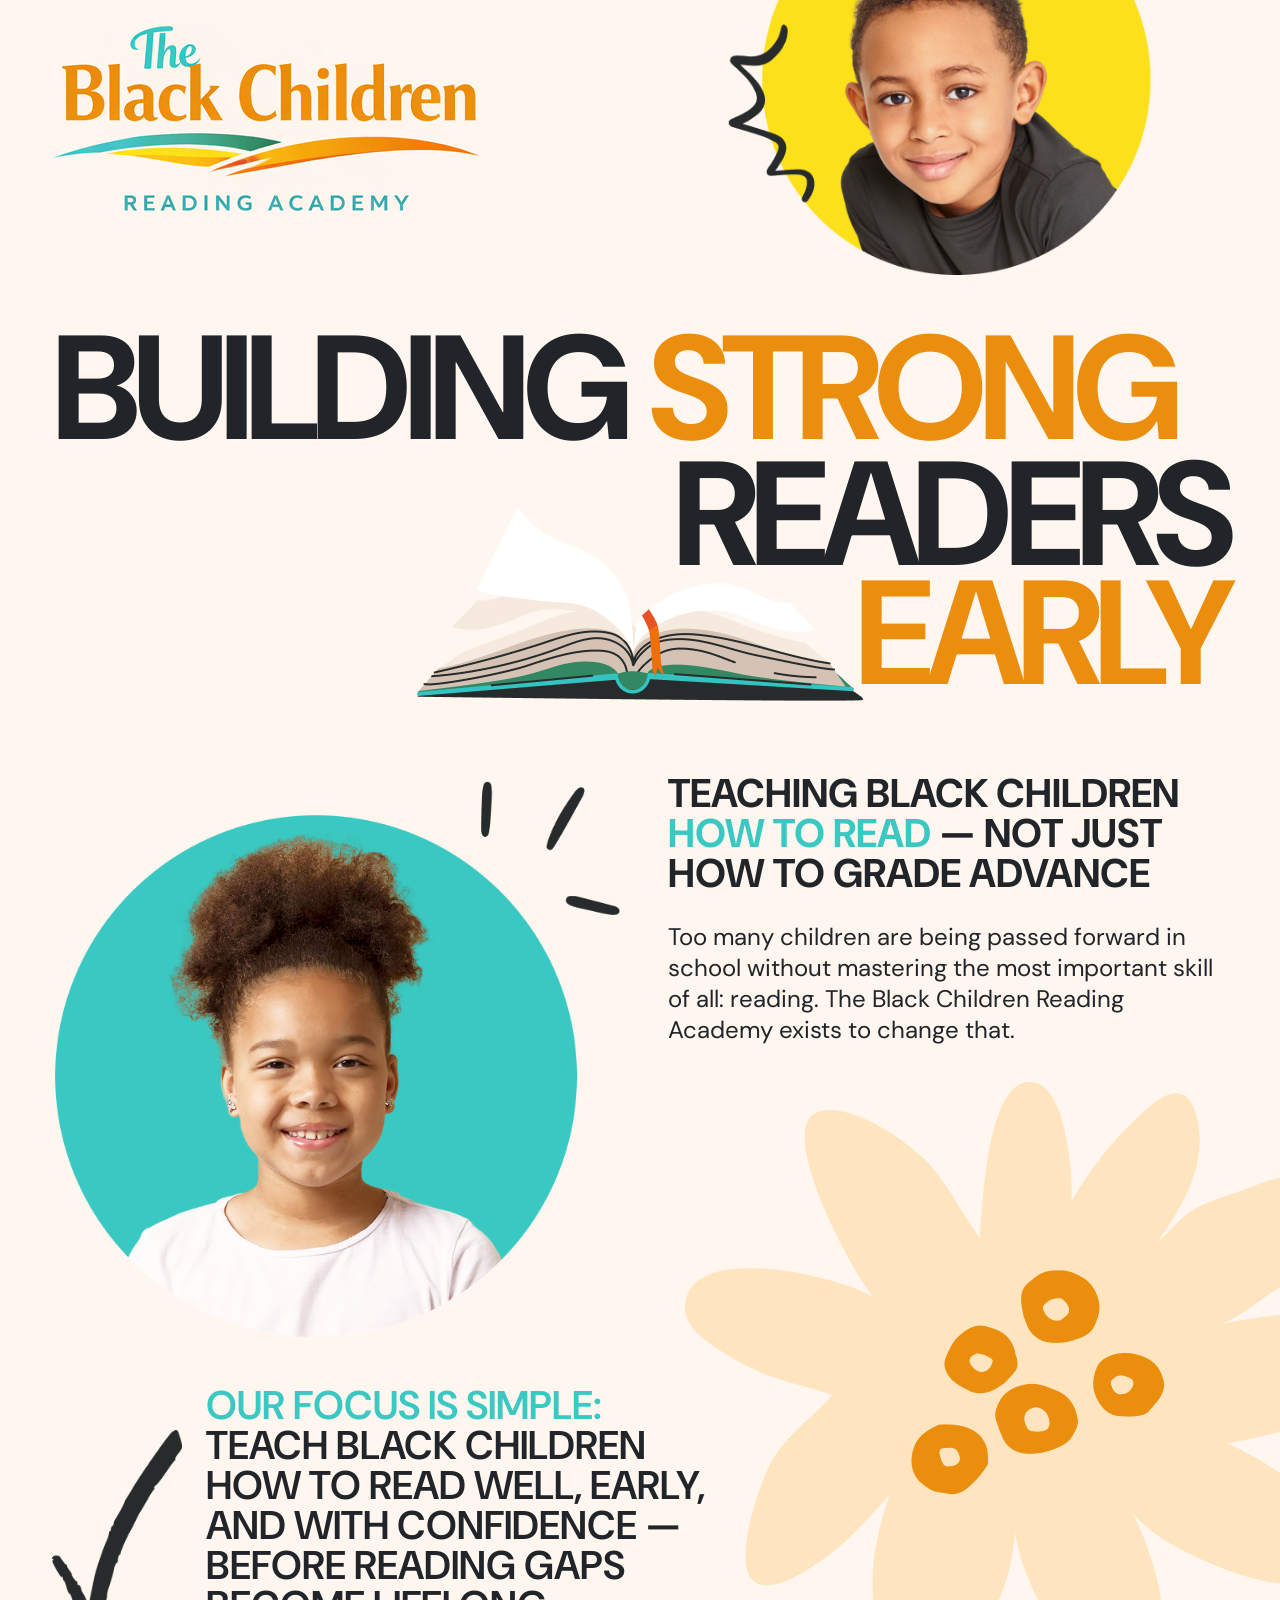
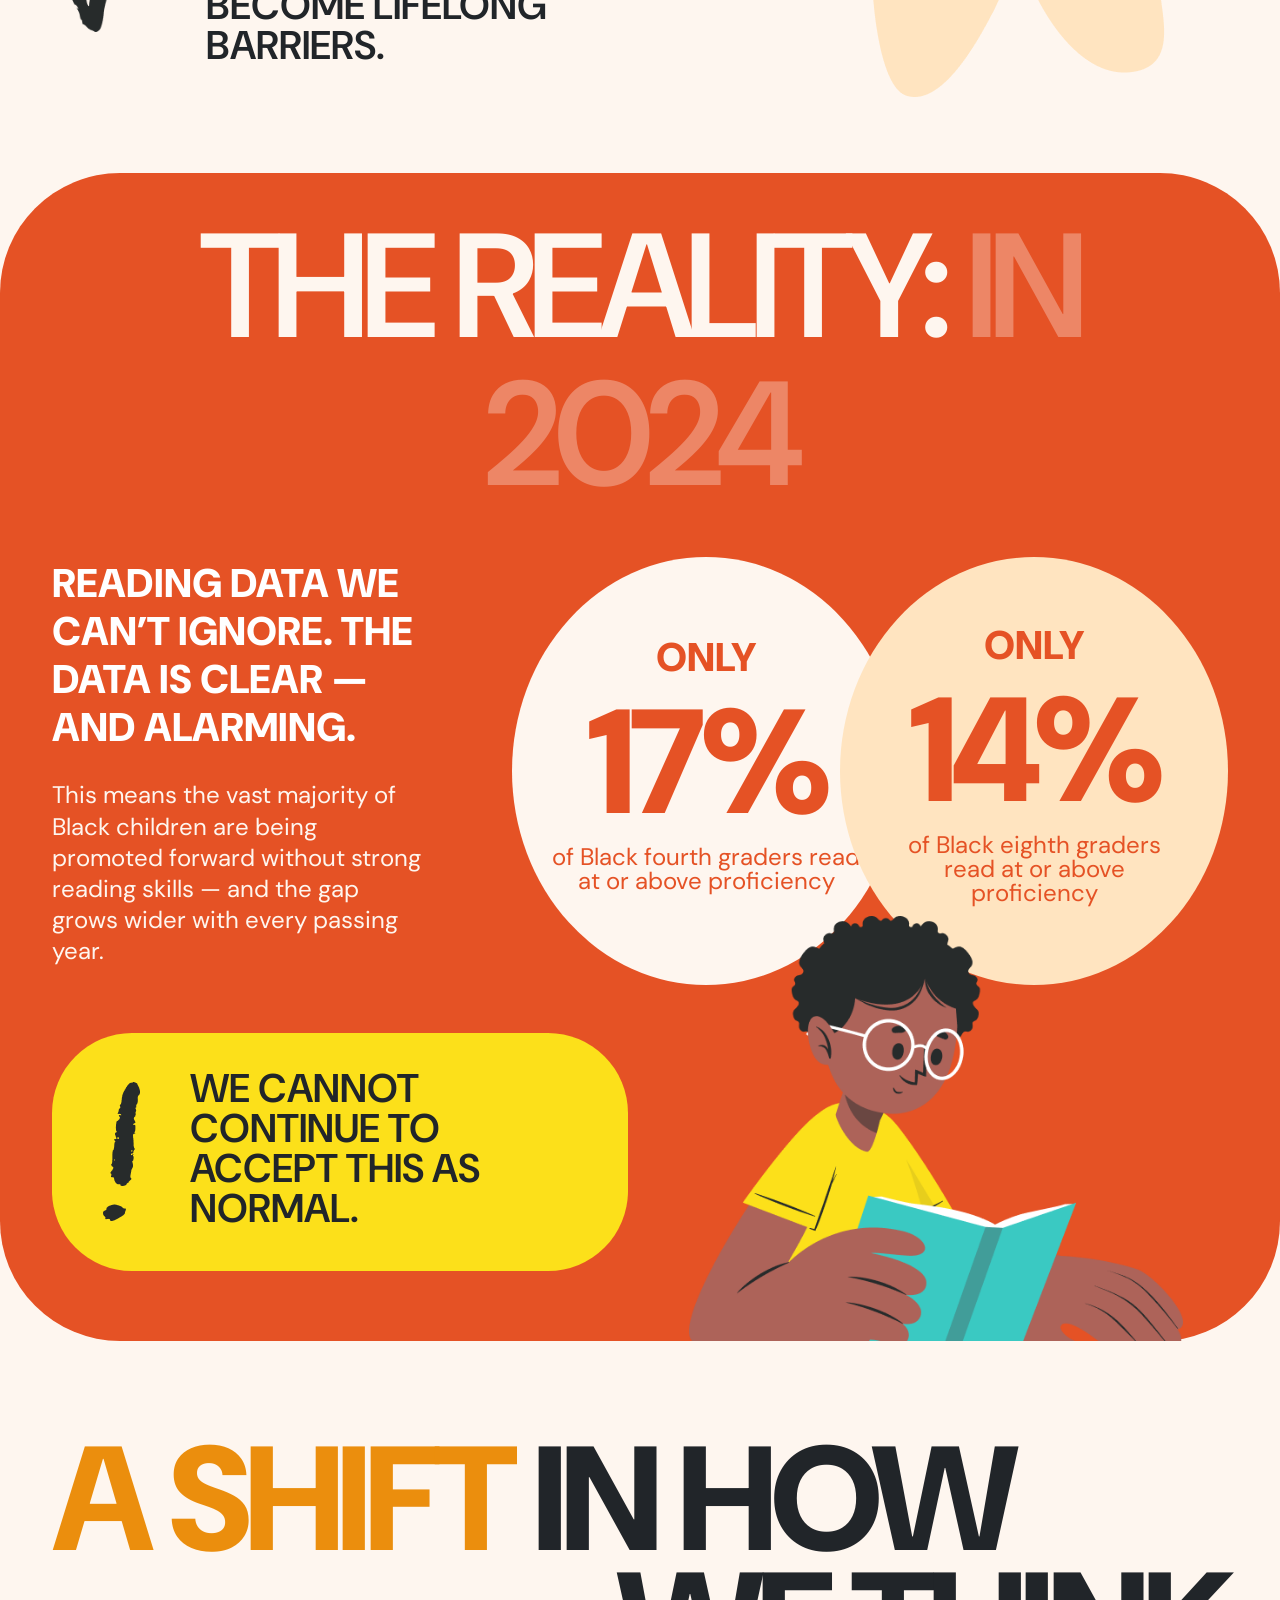
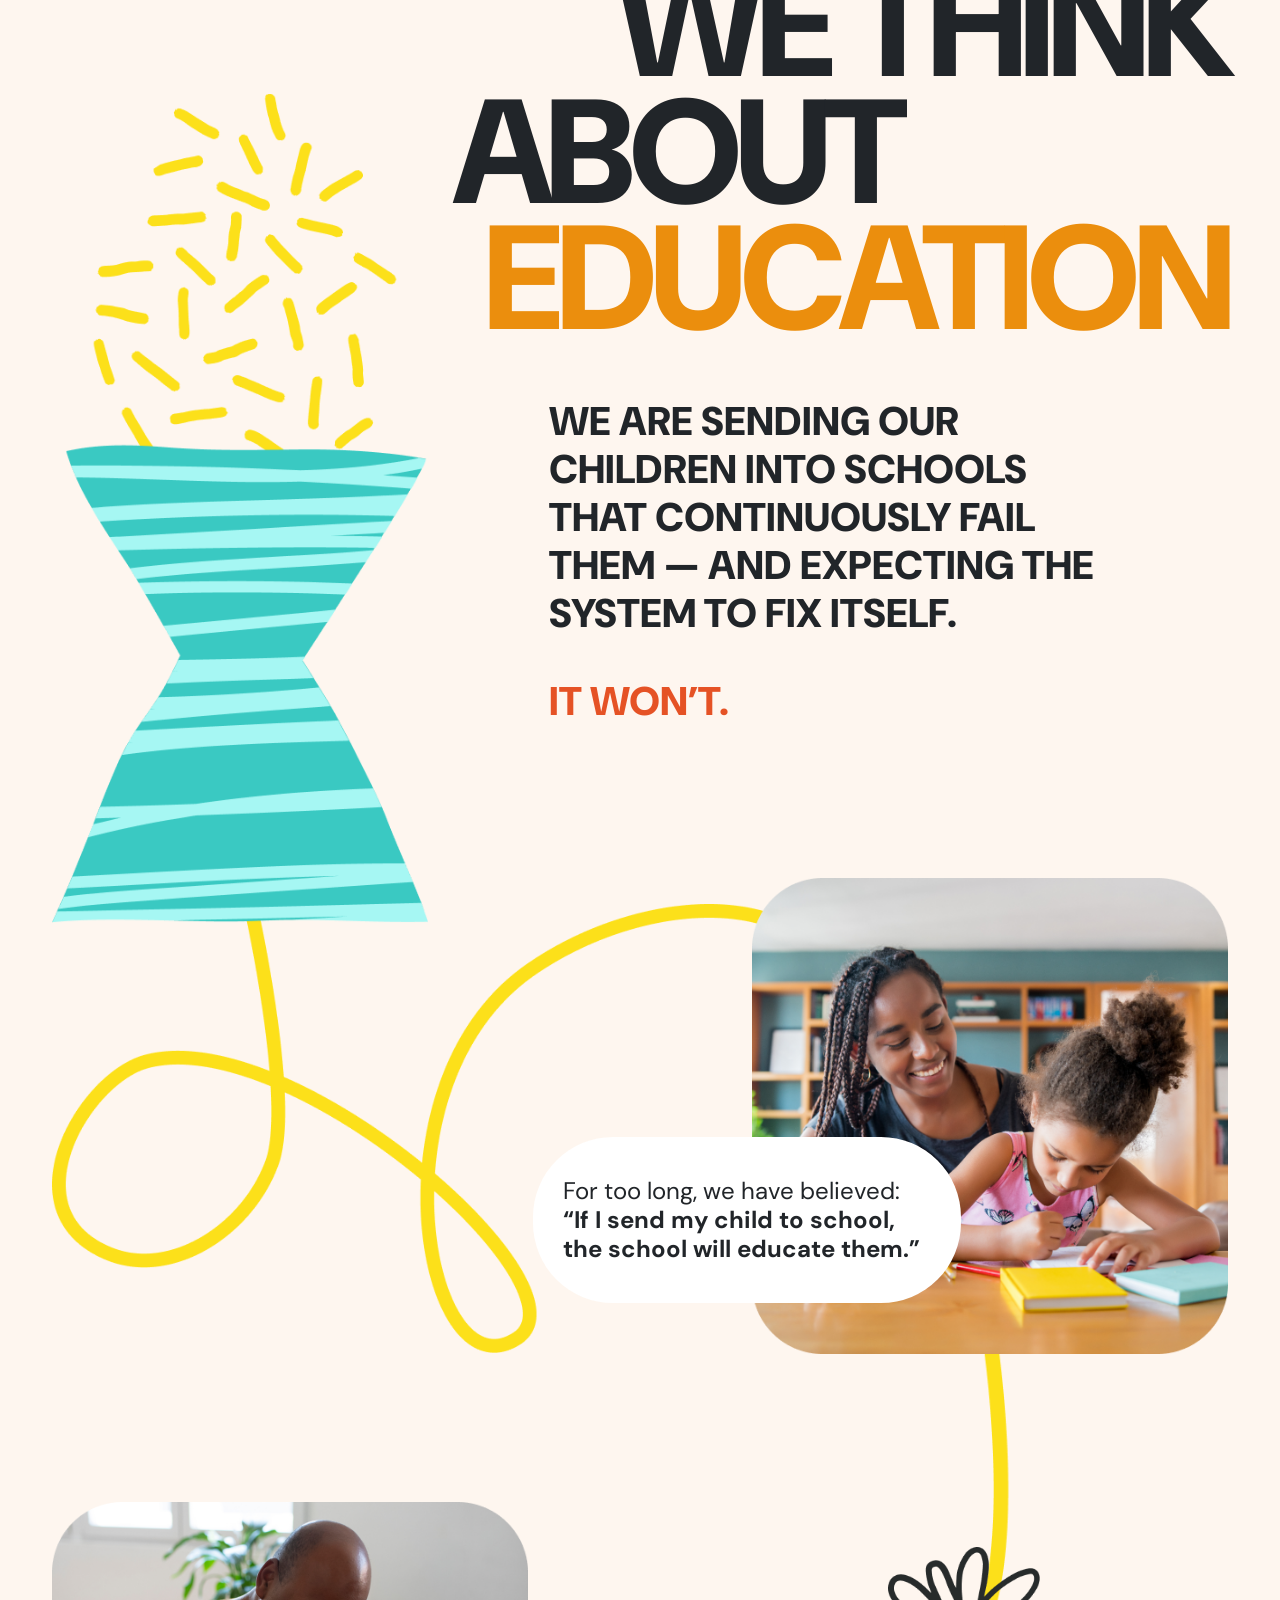
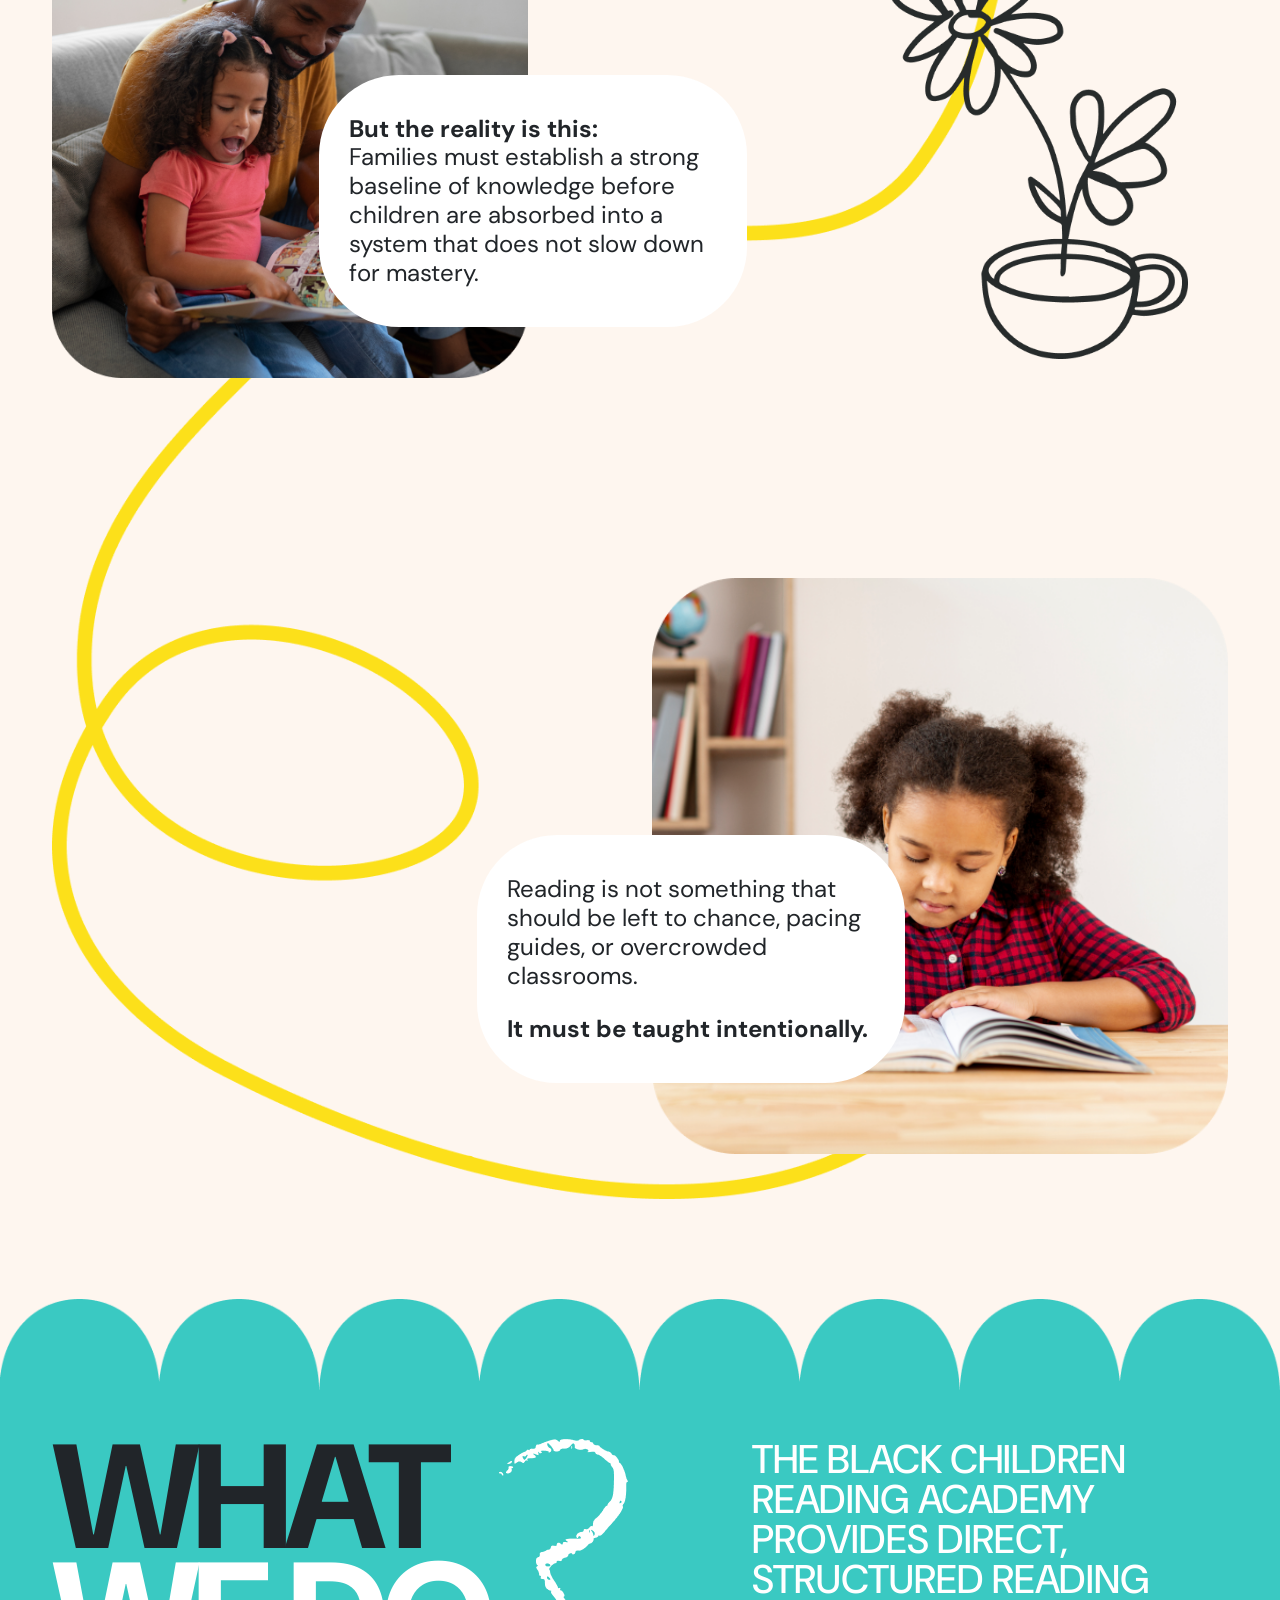
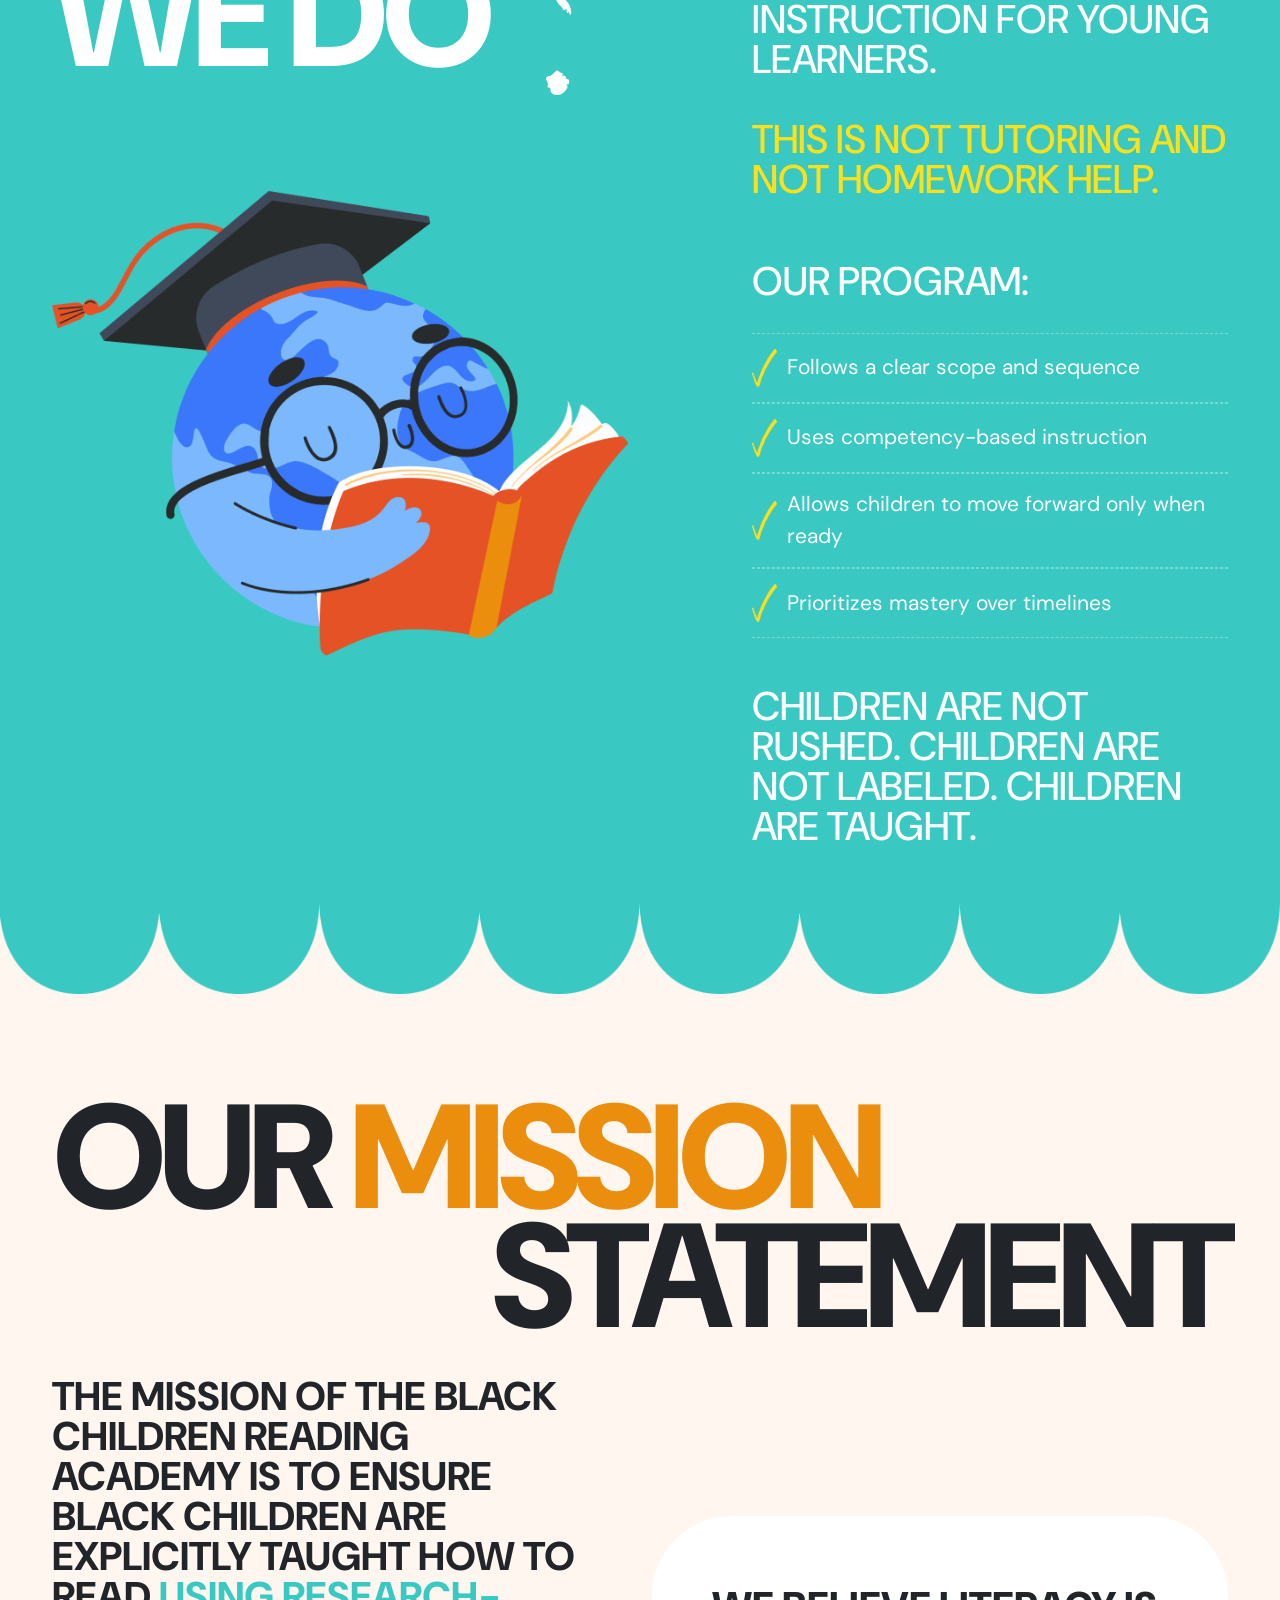
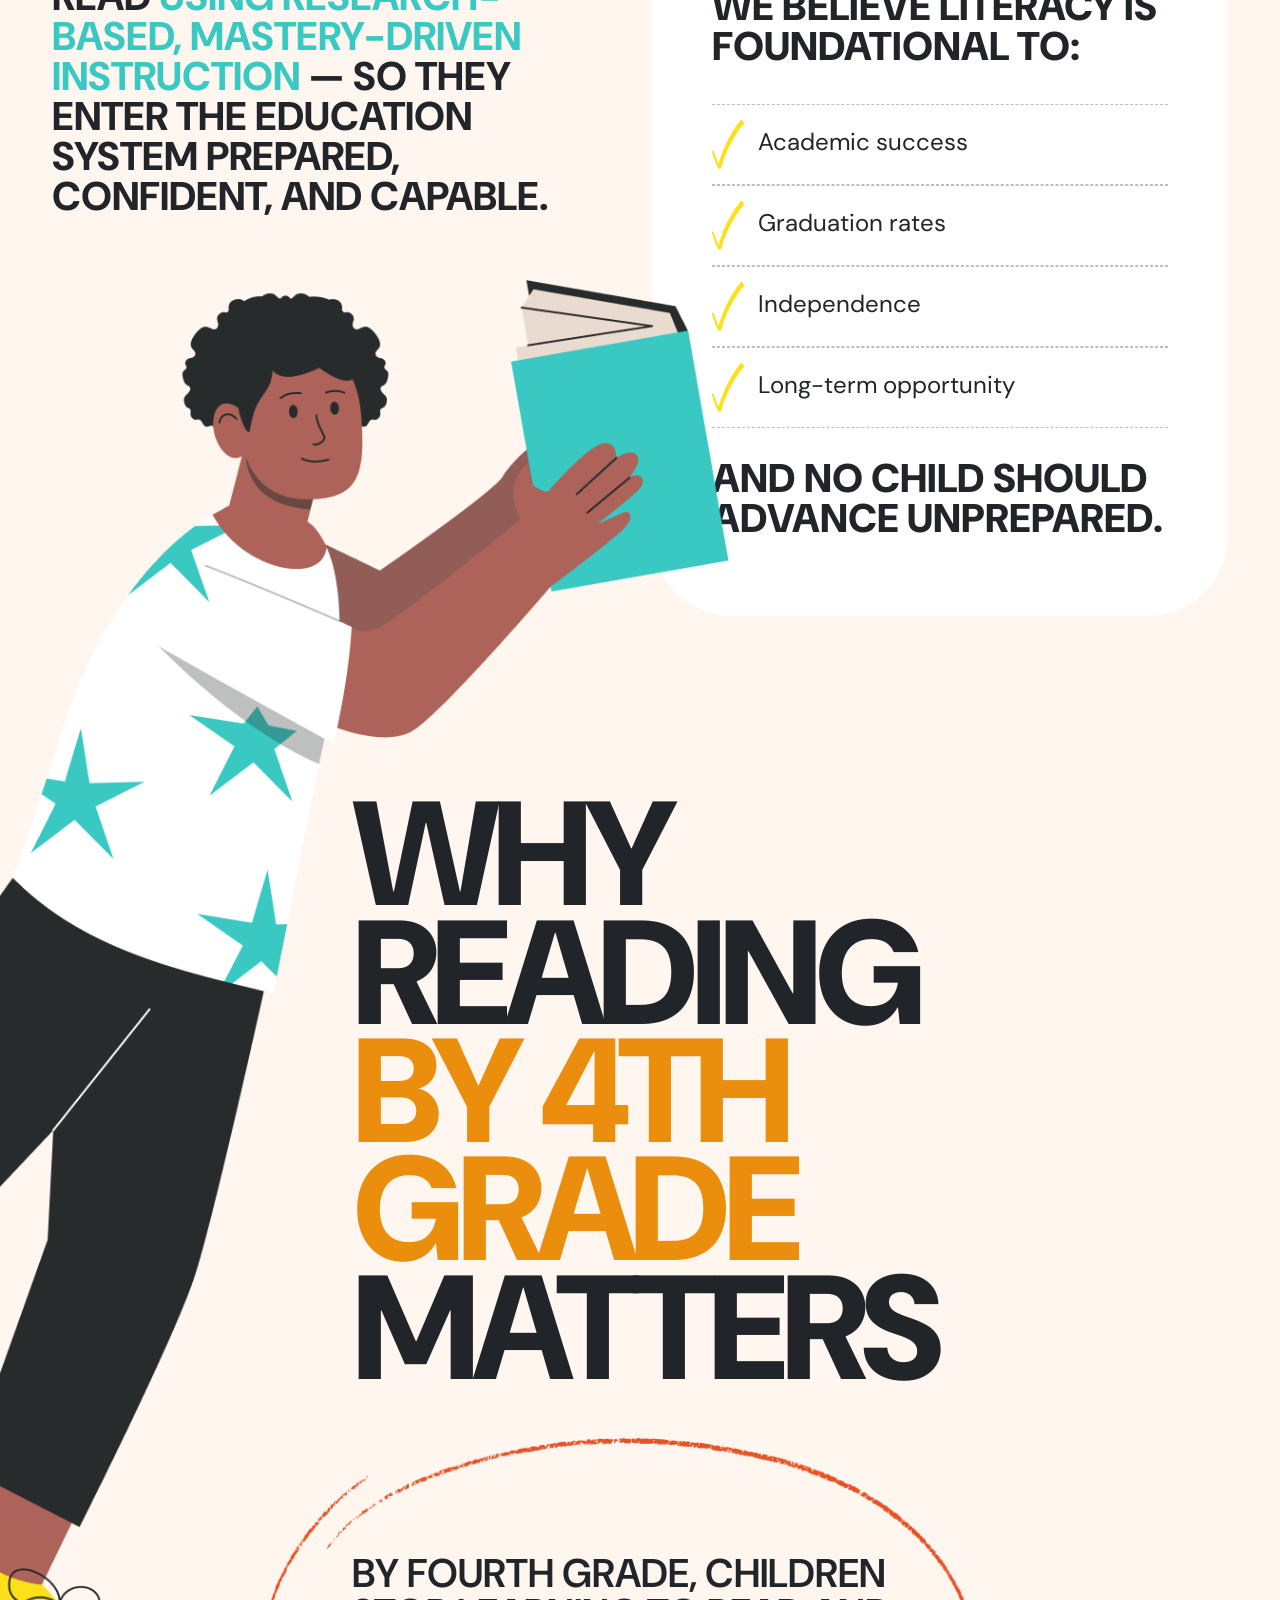
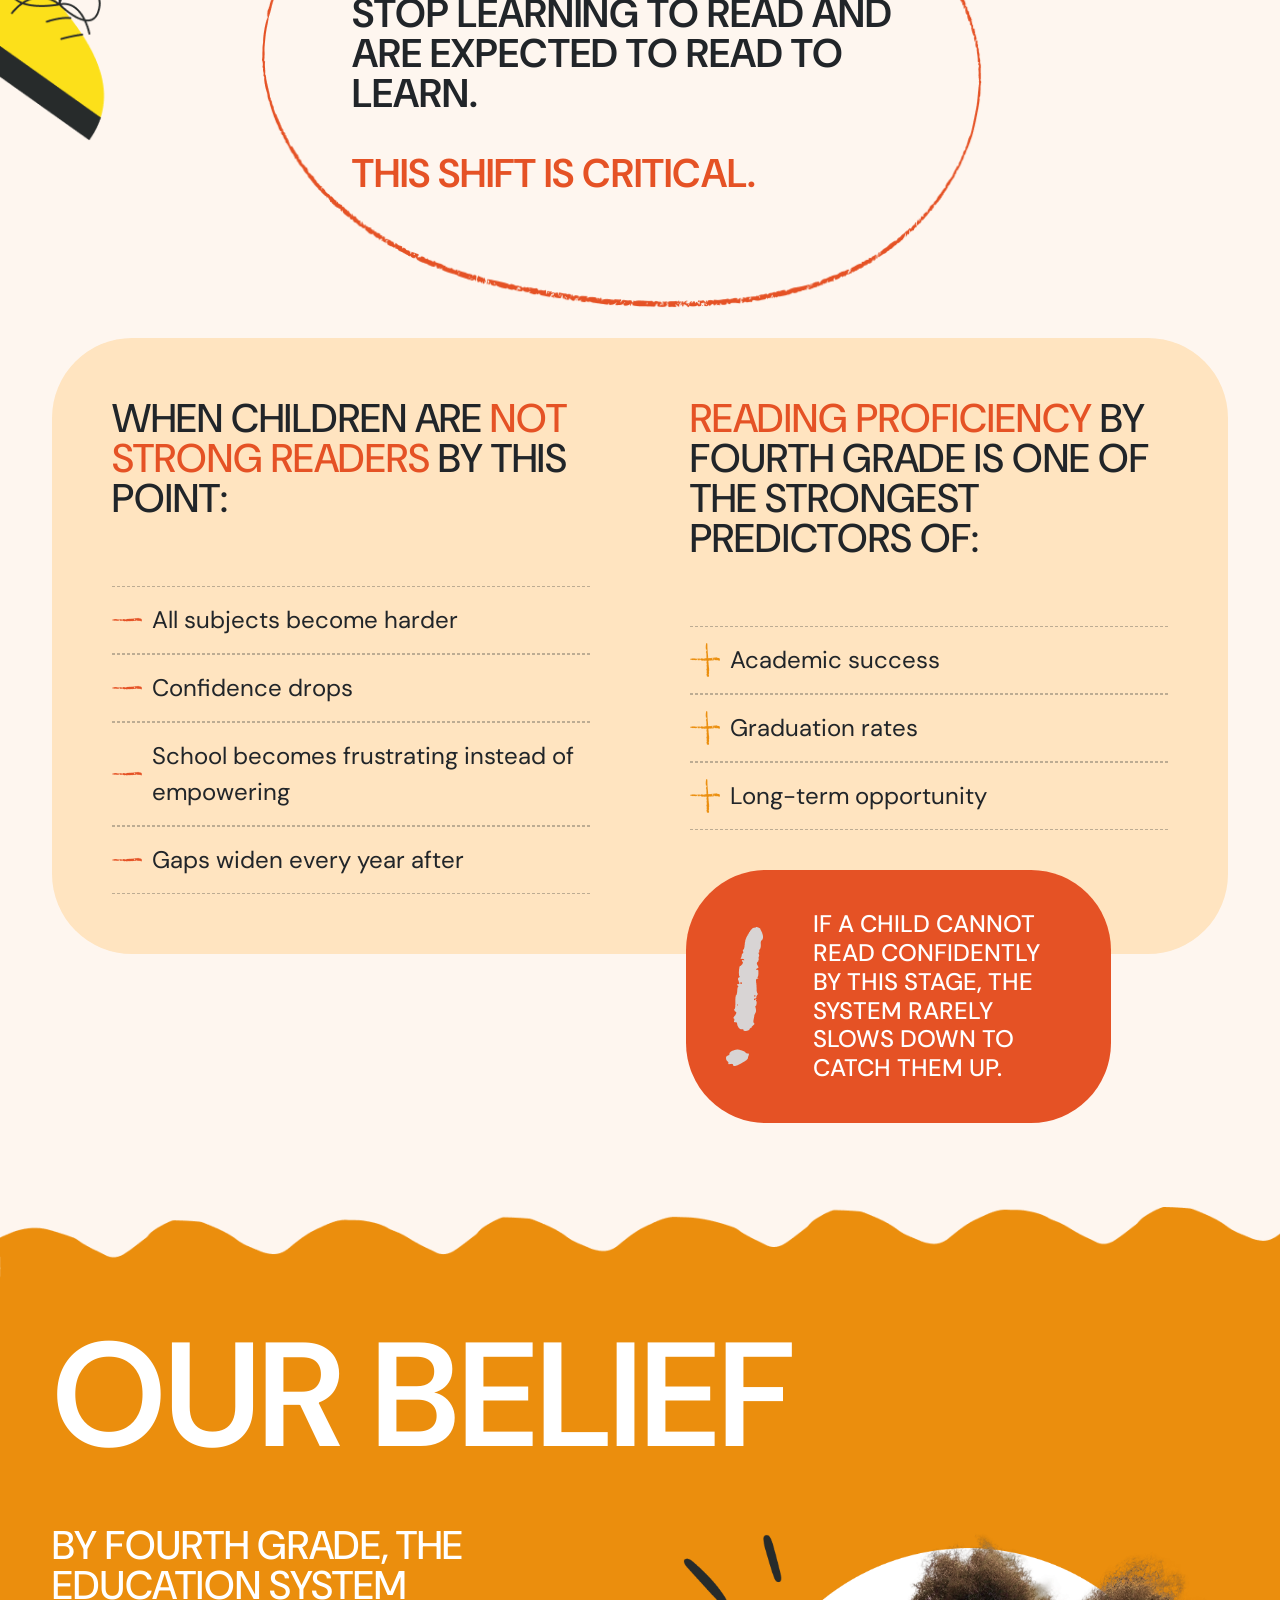
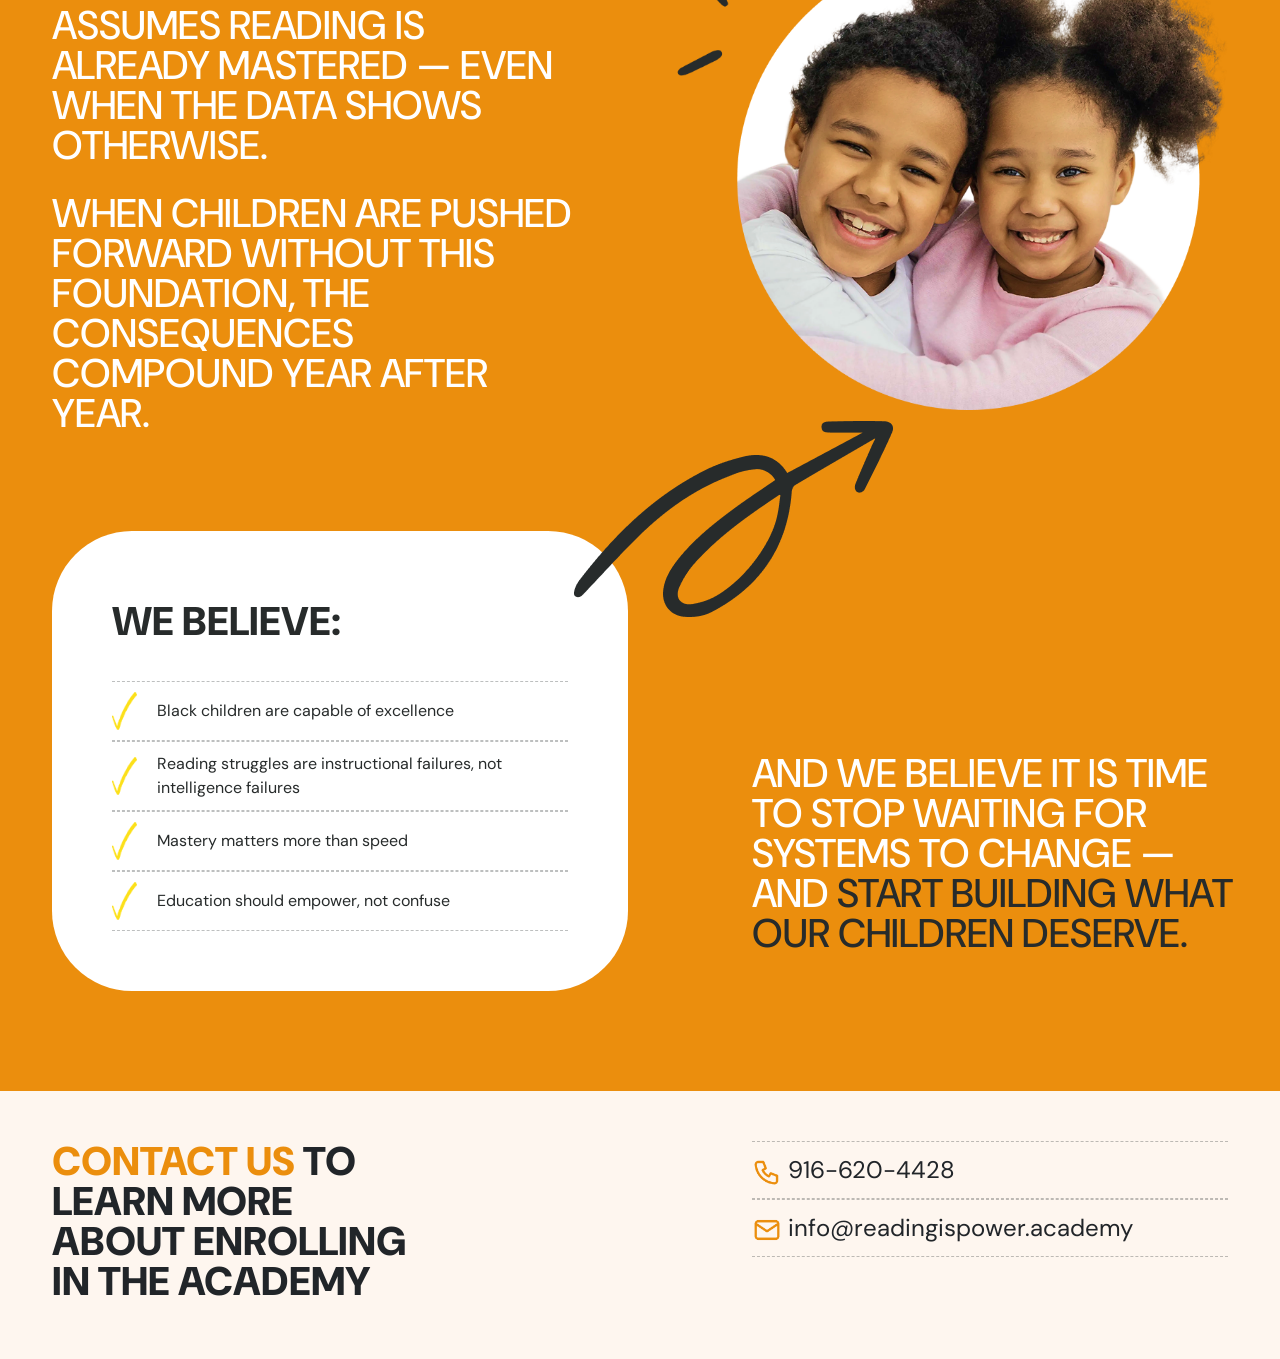
==== commit 858d55a6: "new changes" ====
--- a/index.html
+++ b/index.html
@@ -19,13 +19,18 @@
         <div class="container-fluid">
             <div class="row">
                 <div class="col-md-6 col-lg-6 col-sm-12 text-start">
-                    <img src="image/logo.png" alt="image" width="428px" class="img-fluid mt-4">
-                </div>
-                <div class="col-md-6 col-lg-6 col-sm-12">
-                    <img src="image/child-1.png" class="img-fluid" alt="" width="428px">
-
-                </div>
+                    <img src="image/logo.png" alt="image" width="428px" class="img-fluid mt-4 logo_img">
+                </div>
+                <div class="col-md-6 col-lg-6 col-sm-12 desktop_view">
+                    <picture>
+                        <img src="image/child-1.png" class="img-fluid" alt="" width="428px">
+                    </picture>
+                </div>
+
                 <div class="hero_text">
+                    <div class="mobile_view">
+                        <img src="image/child-1-mobile.png" alt="image">
+                    </div>
                     <h1 class="fw-bold text-start">
                         BUILDING <span class="heading-orange">STRONG
                     </h1>
@@ -60,7 +65,8 @@
                             skill of all: reading. The Black Children Reading Academy exists to change that.</p>
                     </div>
                     <div class="side_img">
-                        <img src="image/flwer.png" alt="image" width="100%">
+                        <img src="image/flwer.png" alt="image" width="100%" class="desktop_view">
+                        <img src="image/flwer.png" alt="image" width="100%" class="mobile_view">
                     </div>
                 </div>
             </div>
@@ -81,8 +87,8 @@
             <div class="row justify-content-center align-items-center my-5">
                 <div class="col-lg-4 col-md-4">
                     <div class="parent_content">
-                        <h2>Reading Data We Can’t Ignore. The data is clear —
-                            and alarming.</h2>
+                        <h3>Reading Data We Can’t Ignore. The data is clear —
+                            and alarming.</h3>
                         <p>This means the vast majority of Black children are being promoted forward without strong
                             reading skills — and the gap grows wider with every passing year.</p>
                     </div>
@@ -132,10 +138,10 @@
                     </div>
                 </div>
                 <div class="col-lg-8 col-md-8">
-                    <h1>About </h1>
+                    <h1 class="about_center">About </h1>
                     <h1 class="text-end"><span>Education</span> </h1>
                     <div class="row">
-                        <div class="col-lg-2"></div>
+                        <div class="col-lg-1"></div>
                         <div class="col-lg-4">
                             <div class="it_wont">
                                 <h4>
@@ -152,7 +158,8 @@
             <div class="row">
                 <div class="col-lg-7 col-md-7">
                     <div class="border_box">
-                        <img src="image/border-1.png" alt="image" width="100%">
+                        <img src="image/border-1.png" alt="image" width="100%" class="desktop_view">
+                        <img src="image/border-3.png" alt="image" width="100%" class="mobile_view">
                     </div>
                 </div>
                 <div class="col-lg-5 col-md-5">
@@ -167,36 +174,41 @@
 
                 </div>
             </div>
-        </div>
-
-        <div class="border_2">
-
-            <div class="row  marign_top">
-                <div class="col-lg-1"></div>
-                <div class="col-lg-5 col-md-5">
-                    <div class="parent_boxs">
-                        <img src="image/about1.png" alt="image" width="100%">
-                        <div class="about_text_box right_10">
-                            <p><b>But the reality is this:</b> <br>
-                                Families must establish a strong baseline of knowledge before children are absorbed
-                                into a system that does not slow down for mastery.</p>
-                        </div>
-                    </div>
-                </div>
-                <div class="col-lg-2"></div>
-                <div class="col-lg-4 text-end">
-                    <img src="image/flower.png" alt="image" width="80%" class="position-relative">
-                </div>
-            </div>
-            <div class="row marign_top">
-                <div class="col-lg-6 col-md-6"></div>
-                <div class="col-lg-6 col-md-6">
-                    <div class="parent_boxs">
-                        <img src="image/about2.png" alt="image" width="100%">
-                        <div class="about_text_box">
-                            <p>Reading is not something that should be left to chance, pacing guides, or overcrowded
-                                classrooms. <br /><b class="mt-4 d-block">It must be taught intentionally.
-                                </b></p>
+
+
+            <div class="border_2">
+
+                <div class="row  marign_top">
+                    <div class="position-relative">
+                        <img src="image/border-4.png" alt="image" class="position-relative mobile_view set_border">
+                        <img src="image/flower.png" alt="" class="mobile_view floer_imgs">
+                    </div>
+                    <div class="col-lg-5 col-md-5">
+                        <div class="parent_boxs">
+                            <img src="image/about1.png" alt="image" width="100%">
+                            <div class="about_text_box right_10">
+                                <p><b>But the reality is this:</b> <br>
+                                    Families must establish a strong baseline of knowledge before children are absorbed
+                                    into a system that does not slow down for mastery.</p>
+                            </div>
+                        </div>
+                    </div>
+                    <div class="col-lg-2"></div>
+                    <div class="col-lg-4 text-end">
+                        <img src="image/flower.png" alt="image" width="80%" class="position-absolute desktop_view">
+                        <img src="image/border-5.png" alt="" class="mobile_view border_5">
+                    </div>
+                </div>
+                <div class="row marign_top">
+                    <div class="col-lg-6 col-md-6"></div>
+                    <div class="col-lg-6 col-md-6">
+                        <div class="parent_boxs border_about">
+                            <img src="image/about2.png" alt="image" width="100%">
+                            <div class="about_text_box">
+                                <p>Reading is not something that should be left to chance, pacing guides, or overcrowded
+                                    classrooms. <br /><b class="mt-4 d-block">It must be taught intentionally.
+                                    </b></p>
+                            </div>
                         </div>
                     </div>
                 </div>
@@ -211,7 +223,7 @@
                         <h1>What <span> We Do</span></h1>
                         <img src="image/qus_img.png" alt="image">
                     </div>
-                    <img src="image/eaction.png" alt="image" class="mt-5 pt-5" width="100%">
+                    <img src="image/eaction.png" alt="image" class="mt-5 pt-5 desktop_view" width="100%">
                 </div>
                 <div class="col-lg-1 col-md-1"></div>
                 <div class="col-lg-5 col-md-5">
@@ -219,6 +231,7 @@
                         learners.
                         <br><span>This is not tutoring and not homework help.</span>
                     </h4>
+                    <img src="image/eaction.png" alt="image" class="mt-5 pt-5 mobile_view m_margin" width="100%">
                     <div class="our-program">
                         <h3>Our program:</h3>
                         <ul>
@@ -230,6 +243,7 @@
                         </ul>
                         <h4 class="mt-5">Children are not rushed. Children are not labeled. Children are taught.</h4>
                     </div>
+
                 </div>
             </div>
         </div>
@@ -252,7 +266,7 @@
                         enter the
                         education system prepared, confident, and capable.
                     </h4>
-                    <div class="men_book">
+                    <div class="men_book desktop_view">
                         <img src="image/men-book.png" alt="iamge" width="95%">
                     </div>
                 </div>
@@ -276,16 +290,22 @@
                         <h4>And no child should advance UNPREPARED.</h4>
                     </div>
                 </div>
+                 </div>
                 <div class="row">
-                <div class="col-lg-3 col-md-3"></div>
-                <div class="col-lg-9 col-md-9">
-                    <h1 class="why_reading">Why Reading <br><span> by 4th Grade </span><br>Matters</h1>
-                    <div class="big-circle">
-                        <p>By fourth grade, children stop learning to read and are expected to read to learn. <span><br> This shift is critical.</span></p>
-                    </div>
-                </div>
-                </div>
-            </div>
+                    <div class="col-lg-3 col-md-3">
+                        <div class="men_book mobile_view">
+                            <img src="image/men-book.png" alt="iamge" width="70%">
+                        </div>
+                    </div>
+                    <div class="col-lg-9 col-md-9">
+                        <h1 class="why_reading">Why Reading <br><span> by 4th Grade </span><br>Matters</h1>
+                        <div class="big-circle">
+                            <p>By fourth grade, children stop learning to read and are expected to read to learn.
+                                <span><br> This shift is critical.</span></p>
+                        </div>
+                    </div>
+                </div>
+           
 
         </div>
     </section>
@@ -305,7 +325,8 @@
                                 <img src="image/minus_icon.png" alt="image"> Confidence drops
                             </li>
                             <li>
-                                <img src="image/minus_icon.png" alt="image"> School becomes frustrating instead of empowering
+                                <img src="image/minus_icon.png" alt="image"> School becomes frustrating instead of
+                                empowering
                             </li>
                             <li>
                                 <img src="image/minus_icon.png" alt="image"> Gaps widen every year after
@@ -314,27 +335,29 @@
                     </div>
                     <div class="col-lg-6 col-md-6 padding_left">
                         <h4>
-                            <span class="color_org">Reading proficiency </span>by fourth grade is one of the strongest predictors of:
+                            <span class="color_org">Reading proficiency </span>by fourth grade is one of the strongest
+                            predictors of:
                         </h4>
                         <ul class="p-0 m-0">
                             <li>
-                                <img src="image/plus_icon.png" alt="image">  Academic success
-                            </li>
-                            <li>
-                                <img src="image/plus_icon.png" alt="image">  Graduation rates
-                            </li>
-                            <li>
-                                <img src="image/plus_icon.png" alt="image">  Long-term opportunity
+                                <img src="image/plus_icon.png" alt="image"> Academic success
+                            </li>
+                            <li>
+                                <img src="image/plus_icon.png" alt="image"> Graduation rates
+                            </li>
+                            <li>
+                                <img src="image/plus_icon.png" alt="image"> Long-term opportunity
                             </li>
                         </ul>
                     </div>
                 </div>
-                
+
             </div>
             <div class="box_org">
-                    <img src="image/info_icon.png" alt="image">
-                    <h4>If a child cannot read confidently by this stage, the system rarely slows down to catch them up.</h4>
-                </div>
+                <img src="image/info_icon.png" alt="image">
+                <h4>If a child cannot read confidently by this stage, the system rarely slows down to catch them up.
+                </h4>
+            </div>
         </div>
     </section>
     <section class="section main-section our_belief">
@@ -342,8 +365,10 @@
             <h1>Our Belief</h1>
             <div class="row">
                 <div class="col-lg-6 col-md-6">
-                    <h4>By fourth grade, the education system assumes reading is already mastered — even when the data shows otherwise.</h4>
-                    <h4> When children are pushed forward without this foundation, the consequences compound year after year.</h4>
+                    <h4>By fourth grade, the education system assumes reading is already mastered — even when the data
+                        shows otherwise.</h4>
+                    <h4> When children are pushed forward without this foundation, the consequences compound year after
+                        year.</h4>
                 </div>
                 <div class="col-lg-6 col-md-6">
                     <img src="image/image-1.png" alt="image" width="100%">
@@ -352,7 +377,7 @@
             <div class="row position-relative">
                 <div class="col-lg-6 col-md-6">
                     <div class="loop_img">
-                    <img src="image/loop.png" alt="image">
+                        <img src="image/loop.png" alt="image">
                     </div>
                     <div class="belief_box">
                         <h4>We believe:</h4>
@@ -361,7 +386,8 @@
                                 <img src="image/check_icons.png" alt="image"> Black children are capable of excellence
                             </li>
                             <li>
-                                <img src="image/check_icons.png" alt="image">Reading struggles are instructional failures, not intelligence failures
+                                <img src="image/check_icons.png" alt="image">Reading struggles are instructional
+                                failures, not intelligence failures
                             </li>
                             <li>
                                 <img src="image/check_icons.png" alt="image"> Mastery matters more than speed
@@ -374,7 +400,8 @@
                 </div>
                 <div class="col-lg-6 col-md-6">
                     <h4 class="believe_text">
-                        And we believe it is time to stop waiting for systems to change — and <span> start building what our children deserve.</span>
+                        And we believe it is time to stop waiting for systems to change — and <span> start building what
+                            our children deserve.</span>
                     </h4>
                 </div>
             </div>
@@ -383,16 +410,16 @@
     <section class="section footer_section">
         <div class="container-fluid">
             <div class="row">
-            <div class="col-lg-4 col-md-4">
-                <h4><span>Contact us </span>to learn more about enrolling in the academy</h4>
-            </div>
-            <div class="col-lg-3 col-md-3"></div>
-            <div class="col-lg-5 col-md-5">
-                <ul class="p-0 m-0">
-                    <li><img src="image/phone_icon.png" alt="image" width="30px"> 916-620-4428 </li>
-                    <li><img src="image/email_icon.png" alt="image" width="30px"> info@readingispower.academy </li>
-                </ul>
-            </div>
+                <div class="col-lg-4 col-md-4">
+                    <h4><span>Contact us </span>to learn more about enrolling in the academy</h4>
+                </div>
+                <div class="col-lg-3 col-md-3"></div>
+                <div class="col-lg-5 col-md-5">
+                    <ul class="p-0 m-0">
+                        <li><img src="image/phone_icon.png" alt="image" width="30px"> 916-620-4428 </li>
+                        <li><img src="image/email_icon.png" alt="image" width="30px"> info@readingispower.academy </li>
+                    </ul>
+                </div>
             </div>
         </div>
     </section>
--- a/css/style.css
+++ b/css/style.css
@@ -33,8 +33,9 @@
 
 .hero_text .book_img {
     position: absolute;
-    bottom: 21px;
-    left: 32%;
+    bottom: 0;
+    left: 0;
+    right: 0;
     z-index: 1;
 }
 
@@ -137,12 +138,13 @@
     padding: 40px;
 }
 
-.parent_content h2 {
+.parent_content h3 {
     font-size: 40px;
     letter-spacing: normal;
     text-align: start;
     text-transform: uppercase;
     font-weight: 900;
+    color: #fff;
 }
 
 .parent_content p {
@@ -284,6 +286,7 @@
     background-repeat: no-repeat;
     background-size: contain;
     margin-top: -52px;
+    position: relative;
 }
 
 .marign_top {
@@ -342,6 +345,9 @@
     font-size: 21px;
     list-style: none;
     padding: 15px 0;
+    display: flex;
+    gap: 10px;
+    align-items: center;
 }
 
 .our-program ul li img {
@@ -448,7 +454,7 @@
 }
 
 .box_org {
-        background-color: var(--deep-red);
+    background-color: var(--deep-red);
     border-radius: 80px;
     display: flex;
     gap: 50px;
@@ -462,7 +468,8 @@
     top: -84px;
     text-transform: uppercase;
 }
-.box_org img{
+
+.box_org img {
     filter: invert(1);
 }
 
@@ -518,39 +525,45 @@
 .orange_color .padding_left {
     padding-left: 50px;
 }
-.our_belief{
+
+.our_belief {
     background-image: url(../image/our_belief.png);
     background-repeat: no-repeat;
-    /* background-size: 100% 100%; */
+    background-size: cover;
     padding: 100px 40px;
     color: #fff;
 }
-.our_belief h1{
+
+.our_belief h1 {
     font-size: 148px;
     text-transform: uppercase;
     font-weight: 600;
     margin-bottom: 30px;
 }
-.our_belief h4{
+
+.our_belief h4 {
     font-size: 40px;
     line-height: 1;
     text-transform: uppercase;
     padding: 10px 0;
     width: 528px;
 }
-.belief_box{
+
+.belief_box {
     background-color: #fff;
     border-radius: 80px;
     padding: 60px;
     margin-top: 80px;
 }
-.belief_box h4{
+
+.belief_box h4 {
     text-transform: uppercase;
     color: #272B2B;
     font-weight: 900;
     margin-bottom: 30px;
 }
-.belief_box ul li{
+
+.belief_box ul li {
     color: #272B2B;
     list-style: none;
     border-bottom: #272B2B4D 1px dashed;
@@ -559,12 +572,14 @@
     display: flex;
     align-items: center;
 }
-.belief_box ul li img{
+
+.belief_box ul li img {
     width: 25px;
     margin-right: 20px;
 }
-.loop_img{
-   position: absolute;
+
+.loop_img {
+    position: absolute;
     text-align: center;
     display: flex;
     justify-content: center;
@@ -572,31 +587,659 @@
     right: 0;
     margin-top: -30px;
 }
-.believe_text{
+
+.believe_text {
     position: absolute;
     bottom: 20px;
-        width: auto !important;
+    width: auto !important;
     padding-left: 100px !important;
 }
-.believe_text span{
+
+.believe_text span {
     color: #272B2B;
 }
-.footer_section ul li{
+
+.footer_section ul li {
     list-style: none;
     border-bottom: 1px dashed #272B2B4D;
     border-top: 1px dashed #272B2B4D;
     font-size: 24px;
     padding: 10px 0;
 }
-.footer_section{
+
+.footer_section {
     padding: 50px 40px;
 }
-.footer_section h4{
+
+.footer_section h4 {
     font-size: 40px;
     text-transform: uppercase;
     line-height: 1;
     font-weight: 900;
 }
-.footer_section h4 span{
+
+.footer_section h4 span {
     color: var(--primary-orange);
+}
+
+.desktop_view {
+    display: block;
+}
+
+.mobile_view {
+    display: none;
+}
+.position-absolute.desktop_view{
+        width: 300px;
+    right: 40px;
+}
+@media (max-width:1200px){
+    .hero-section h1{
+        font-size: 100px;
+        letter-spacing: 0;
+    }
+    .sale_offer h5{
+        font-size: 30px;
+    }
+    .bg-orange h2{
+        font-size: 30px;
+    }
+    .bg_img_section h1{
+        font-size: 100px;
+        letter-spacing: 0;
+    }
+    .our-mission h1{
+        font-size: 100px;
+        letter-spacing: 0;
+    }
+    .mission_box{
+        border-radius: 60px;
+        padding:  30px;
+    }
+    .our-mission .why_reading{
+        margin-top: 100px;
+    }
+    .big-circle{
+        margin-bottom: 40px;
+    }
+    .orange_color h4{
+        font-size: 30px;
+    }
+    .big-circle p{
+        font-size: 30px;
+        padding: 30px;
+    }
+    .our_belief h1{
+        font-size: 100px;
+    }
+    .our_belief h4{
+        font-size: 30px;
+    }
+    .belief_box{
+        border-radius: 60px;
+        padding: 40px;
+    }
+    .it_wont h4{
+        font-size: 30px;
+    }
+    .it_wont{
+        width: 500px;
+    }
+    .footer_section h4{
+        font-size: 30px;
+    }
+    .men_book img{
+        width: 600px;
+        margin-top: 80px;
+    }
+    .mission_text{
+        font-size: 30px;
+        line-height: 1.2;
+    }
+    .mission_box h4{
+        font-size: 30px;
+    }
+    .side_img img{
+        width: 400px;
+    }
+    .bg_img_section .d-flex img{
+        width: 90px;
+    }
+    .the_reality h2{
+        font-size: 100px;
+        letter-spacing: 0;
+    }
+    .shift_inhow h1{
+        font-size: 100px;
+        letter-spacing: 0;
+    }
+    .border_2{
+            margin-top: -112px;
+    }
+    .parent_content h3{
+        font-size: 30px;
+    }
+    .sale_offer .cricle{
+            width: 340px;
+    height: 340px;
+    }
+    .row.justify-content-center.align-items-center.my-5 {
+    margin-bottom: 0 !important;
+}
+.the_reality{
+    border-radius: 80px;
+}
+.sale_offer h2{
+    letter-spacing: 0;
+}
+.sale_offer .cricle.position-relative{
+    left: 45px;
+}
+.bg_img_section h4{
+    font-size: 30px;
+}
+.our-program h3{
+    font-size: 30px;
+}
+.we_content{
+    padding: 30px 40px;
+    border-radius: 60px;
+    margin-top: 30px;
+}
+.we_content img{
+    width: 6%;
+}
+.we_content h4{font-size: 30px;}
+}
+@media(max-width:1199px){
+    .the_reality h2{
+        font-size: 80px;
+    }
+    .reality_box img {
+    width: 78px;
+}
+    .sale_offer p{
+        font-size: 20px;
+    }
+    .parent_content p{
+        font-size: 20px;
+    }
+    .shift_inhow h1{
+        font-size: 90px;
+    }
+    .we_content h4{
+        font-size: 25px;
+    }
+    .bg_img_section h4{
+        font-size: 25px;
+    }
+    .bg_img_section h1{font-size: 90px;}
+    .hero-section h1{
+        font-size: 90px;
+    }
+    .our-mission .why_reading{
+        font-size: 90px;
+    }
+    .it_wont h4{
+        font-size: 30px;
+    }
+    .our_belief h1{
+        font-size: 90px;
+    }
+    .our_belief h4{
+        font-size: 25px;
+        max-width: 100%;
+    }
+    .orange_color h4{
+        font-size: 25px;
+    }
+    .orange_color ul li{
+        font-size: 20px;
+    }
+    .box_org{
+        border-radius: 50px;
+        padding: 30px;
+        gap: 30px;
+    }
+    .border_2 {
+        margin-top: -140px;
+    }
+    .position-absolute.desktop_view{
+        width: 200px;
+        top:150px
+    }
+    .orange_color{
+        border-radius: 50px;
+        padding: 50px;
+    }
+    .big-circle p{
+        font-size: 25px;
+    }
+    .mission_box{
+        border-radius: 40px;
+    }
+    .men_book img{
+        width: 530px;
+    }
+    .mission_box ul li{
+        font-size: 20px;
+    }
+    .mission_box ul li img{
+        width: 25px;
+    }
+    .mission_text{
+        font-size: 25px;
+    }
+    .mission_box h4{
+        font-size: 25px;
+        padding: 10px 0;
+    }
+    .our-mission h1{
+        font-size: 90px;
+    }
+    .about_text_box p{
+        font-size: 18px;
+    }
+    .our-program ul li{
+        font-size: 18px;
+    }
+}
+@media (max-width:767px) {
+    .hero-section h1 {
+        font-size: 38px;
+        letter-spacing: 0;
+        width: 200px !important;
+    }
+.our-program ul li{
+    font-size: 16px;
+    padding: 10px 0;
+}
+.bg_img_section h4.mt-5{
+padding: 0 !important;
+}
+    .marign_top {
+        padding-top: 0 !important;
+    }
+    .hero_text{
+        padding-top: 30px;
+    }
+    .mission_text{
+        font-size: 24px;
+    }
+    .mission_box{
+        padding: 20px;
+        border-radius: 40px;
+        margin-top: 30px;
+    }
+    .men_book.mobile_view{
+        margin-top: -30px;
+    }
+    .big-circle{
+        background-image: url(../image/m-big-circle.png);
+    }
+    .big-circle p{
+        font-size: 24px;
+        padding: 35px 0px 35px 30px
+    }
+    .orange_color .padding_right{
+        padding-right: 0;
+    }
+    .orange_color{
+        padding: 20px;
+        border-radius: 40px;
+    }
+    .orange_color h4{
+        font-size: 24px;
+        padding-bottom: 10px;
+    }
+    .orange_color ul li{
+        font-size: 16px;
+        padding: 5px 0;
+    }
+    .orange_color .padding_left h4{
+        margin-top: 30px;
+    }
+    .mission_box h4{
+        font-size: 24px;
+        padding: 10px;
+        margin: 0;
+    }
+    .mission_box ul li img{
+        width: 25px;
+    }
+    .mission_box ul li{
+        font-size: 16px;
+        padding: 10px 0;
+    }
+    .parent_boxs img {
+        top: 0;
+    }
+
+    .book_img img {
+        width: 200px;
+    }
+
+    .hero_text .book_img {
+        left: 0px;
+        bottom: -50px;
+    }
+.our-mission .why_reading{
+        padding-left: 90px;
+    z-index: 3;
+    position: relative;
+}
+    .bg-orange h2 {
+        font-size: 24px;
+        line-height: 1;
+        position: relative;
+        z-index: 3;
+        width: 267px;
+    }
+
+    .bg-orange p {
+        font-size: 16px;
+        padding: 0 !important;
+    }
+
+    .reality_box img {
+        width: 70px;
+    }
+
+    .side_img {
+        width: 200px;
+    }
+
+    .reality_box.d-flex.gap-4.mt-5.align-items-center {
+        display: block !important;
+    }
+
+    .the_reality h2 {
+        font-size: 36px;
+        letter-spacing: 0;
+    }
+
+    .shift_inhow h1 {
+        font-size: 38px;
+        letter-spacing: 0;
+    }
+
+    .border_box {
+        max-width: 100%;
+    }
+
+    .bg_img_section h1 {
+        font-size: 38px;
+        letter-spacing: 0;
+    }
+
+    .bg_img_section .d-flex img {
+        width: 18%;
+    }
+    .bg_img_section .d-flex {
+        width: 150px;
+    }
+
+    .our-mission h1 {
+        font-size: 38px;
+        letter-spacing: 0;
+    }
+
+    .stat-box.ps-3 {
+        padding: 0 !important;
+        line-height: 1;
+    }
+
+    .big-circle {
+        width: 300px;
+        margin-left: 50px;
+        padding: 20px;
+    }
+
+    .our_belief h1 {
+        font-size: 38px;
+    }
+
+    .our_belief h4 {
+        width: 100%;
+        font-size: 24px;
+        margin-bottom: 0px;
+    }
+    .believe_text{
+        position: static;
+        padding-left: 10px !important;
+        padding-top: 30px !important;
+    }
+    .footer_section h4{
+        font-size: 24px;
+    }
+    .footer_section{
+        padding: 20px 0;
+    }
+    .footer_section ul.p-0.m-0{
+        margin-top: 30px !important;
+    }
+    .footer_section ul li{
+        font-size: 16px;
+    }
+    .loop_img {
+                width: 100%;
+        left: -38px;
+        right: 0;
+        margin-top: -14px;
+        transform: rotate(-8deg);
+    }
+    .loop_img img{
+        width: 200px;
+    }
+    .belief_box{
+        border-radius: 40px;
+        padding: 40px 20px;
+    }
+
+    .box_org {
+        left: 0;
+        width: 100%;
+    }
+
+    .orange_color .padding_left {
+        padding-left: 10px;
+    }
+    .box_org{
+        gap: 10px;
+        border-radius: 40px;
+        padding: 20px;
+        top:0;
+    }
+    .box_org h4{
+        font-size: 24px;
+    }
+    .box_org img{
+        width: 100px;
+        height: 80px;
+    }
+    .our_belief{
+        background-image: url(../image/m_our_belief.png);
+    }
+    .about_text_box {
+        width: 200px;
+        right: 0;
+        left: 0;
+        bottom: -40px;
+        padding: 20px;
+        border-radius: 40px;
+    }
+   .shift_inhow .border_2 .parent_boxs.border_about{
+        margin-top: -400px;
+    padding-right: 0;
+    padding-left: 80px;
+    bottom: 0px;
+    }
+    .shift_inhow .border_2 .parent_boxs.border_about .about_text_box{
+        bottom: -120px;
+    }
+.border_5{
+    position: relative;
+    margin-top: -220px;
+    width: 90%;
+}
+.bg_img_section{
+    background-size: cover;
+    background-image: url(../image/bg-m.png);
+    padding: 60px 0px !important;
+}
+.bg_img_section h4{
+    font-size: 24px;
+    padding-left: 80px;
+}
+.mt-5.pt-5.m_margin{
+    margin: 0 !important;
+}
+.our-program h3{
+    font-size: 24px;
+    padding: 30px 0 10px;
+}
+    .set_border {
+        margin: auto;
+        margin-top: 35px;
+        width: 100%;
+    }
+.floer_imgs{
+        position: absolute;
+    bottom: 224px;
+    width: 155px;
+    right: 30px;
+}
+    .it_wont {
+        width: 100%;
+        padding-left: 80px;
+        position: relative;
+        z-index: 2;
+    }
+
+    .it_wont h4 span {
+        margin-top: 20px;
+    }
+
+    .parent_content h3 {
+        font-size: 24px;
+    }
+
+    .the_reality {
+        border-radius: 40px;
+        padding: 20px 0 !important;
+        padding-bottom: 0 !important;
+    }
+
+    .parent_content p {
+        font-size: 16px;
+    }
+
+    .sale_offer h5 {
+        font-size: 24px;
+    }
+
+    .sale_offer p {
+        font-size: 16px;
+        margin: 0;
+    }
+
+    .sale_offer .cricle.position-relative {
+        left: 10px;
+    }
+
+    .sale_offer .cricle {
+        width: 185px;
+        height: 177px;
+        padding: 20px;
+    }
+
+    .main-section {
+        padding: 30px 0px;
+        margin: 0;
+    }
+
+    .the_reality .row.justify-content-center.align-items-center.my-5 {
+        margin: 30px 0 !important;
+    }
+
+    .we_content h4 {
+        font-size: 24px;
+        margin: 0;
+    }
+
+    .child_3 {
+        position: relative;
+        bottom: 0px;
+    }
+
+    .shift_inhow .col-lg-4.col-md-4 {
+        order: 1;
+    }
+
+    .about_center {
+        text-align: center;
+    }
+
+    .about_image {
+        width: 200px;
+        margin-top: -84px;
+    }
+
+    .about_text_box p {
+        font-size: 16px;
+    }
+
+    .parent_boxs {
+        padding-left: 80px;
+    }
+
+    .it_wont h4 {
+        font-size: 24px;
+    }
+
+    .we_content {
+        padding: 10px;
+        gap: 10px;
+        border-radius: 40px;
+        margin-bottom: 0;
+    }
+
+    .we_content img {
+        width: 20px;
+    }
+
+    .desktop_view {
+        display: none;
+    }
+
+    .border_box .mobile_view {
+        width: 230px;
+        position: absolute;
+    }
+
+    .mobile_view {
+        display: block;
+
+    }
+
+    .border_2 {
+        background: none;
+    }
+
+    .shift_inhow .border_2 .parent_boxs {
+        padding-left: 0px;
+        padding-right: 80px;
+        bottom: 200px;
+    }
+    
+
+    .shift_inhow .about_text_box.right_10 {
+        left: inherit;
+        bottom: -90px;
+    }
+
+    .hero_text .mobile_view {
+        position: absolute;
+        right: 0px;
+    }
 }
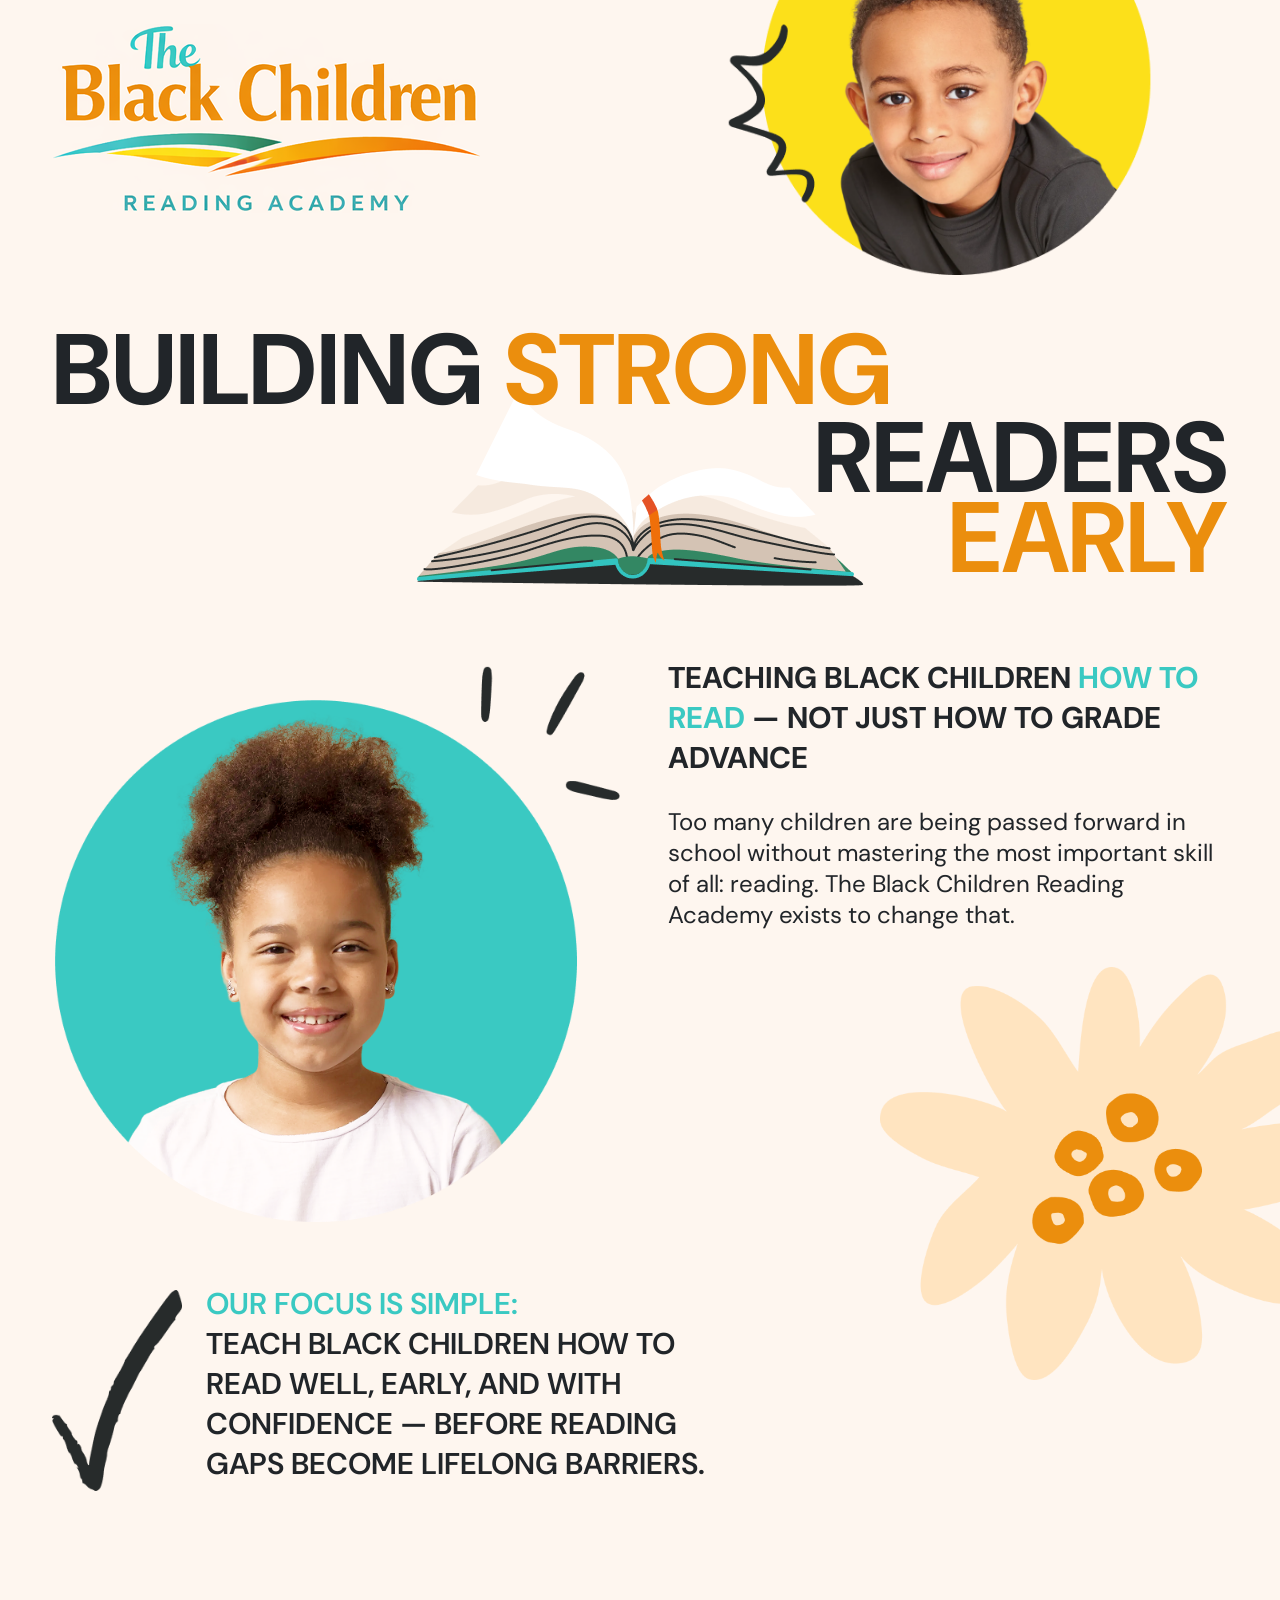
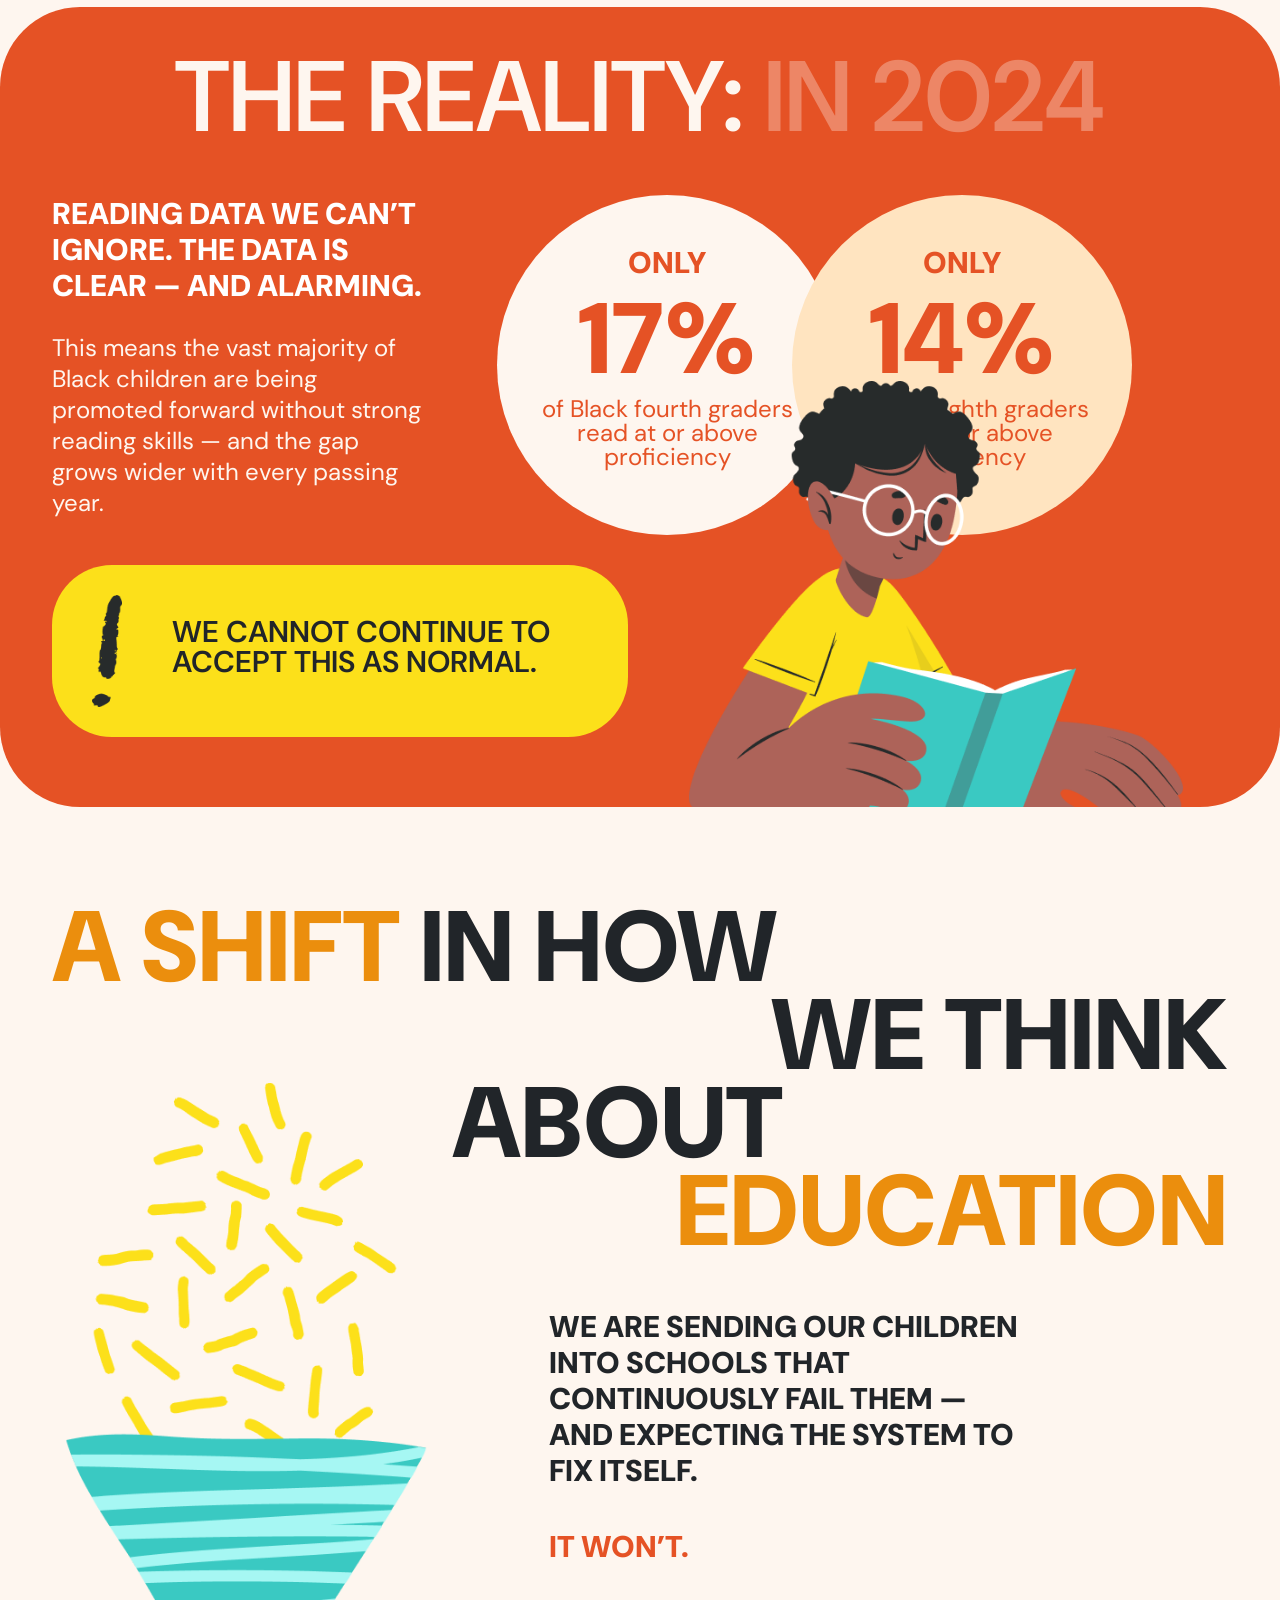
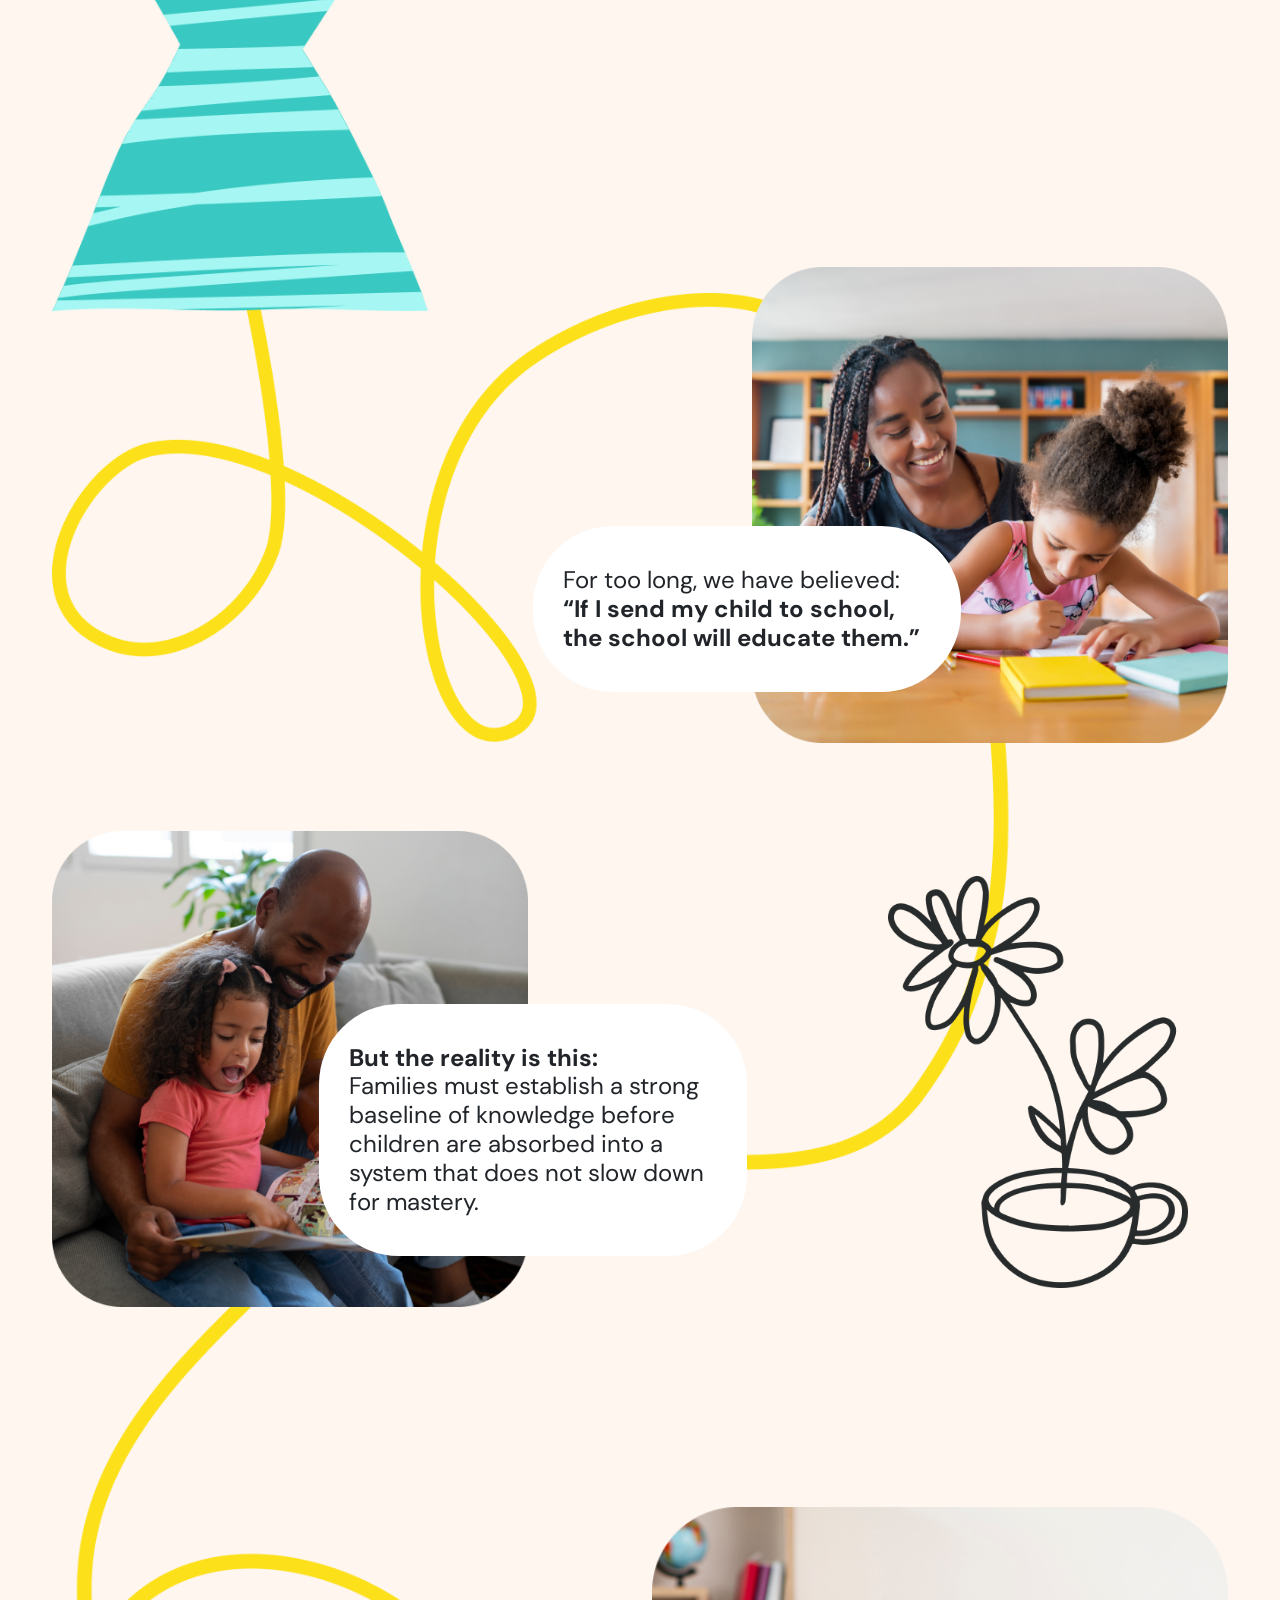
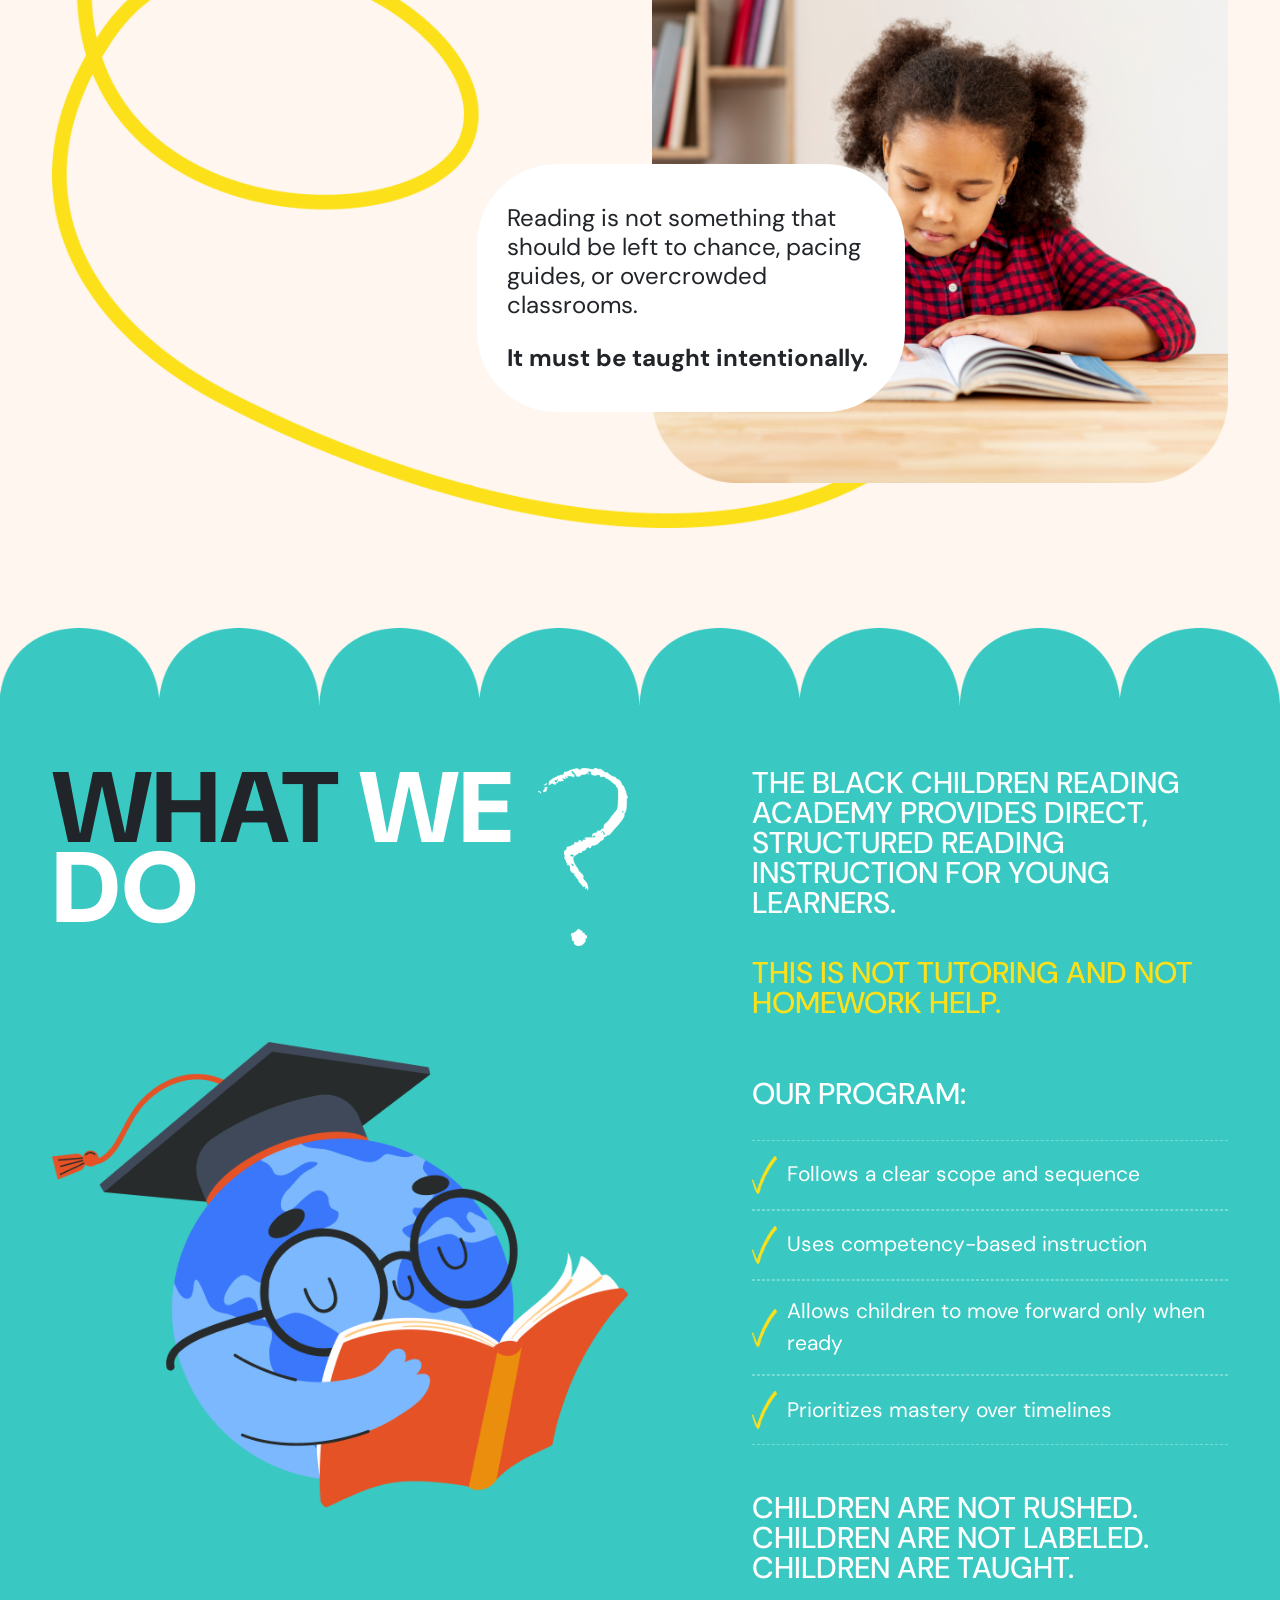
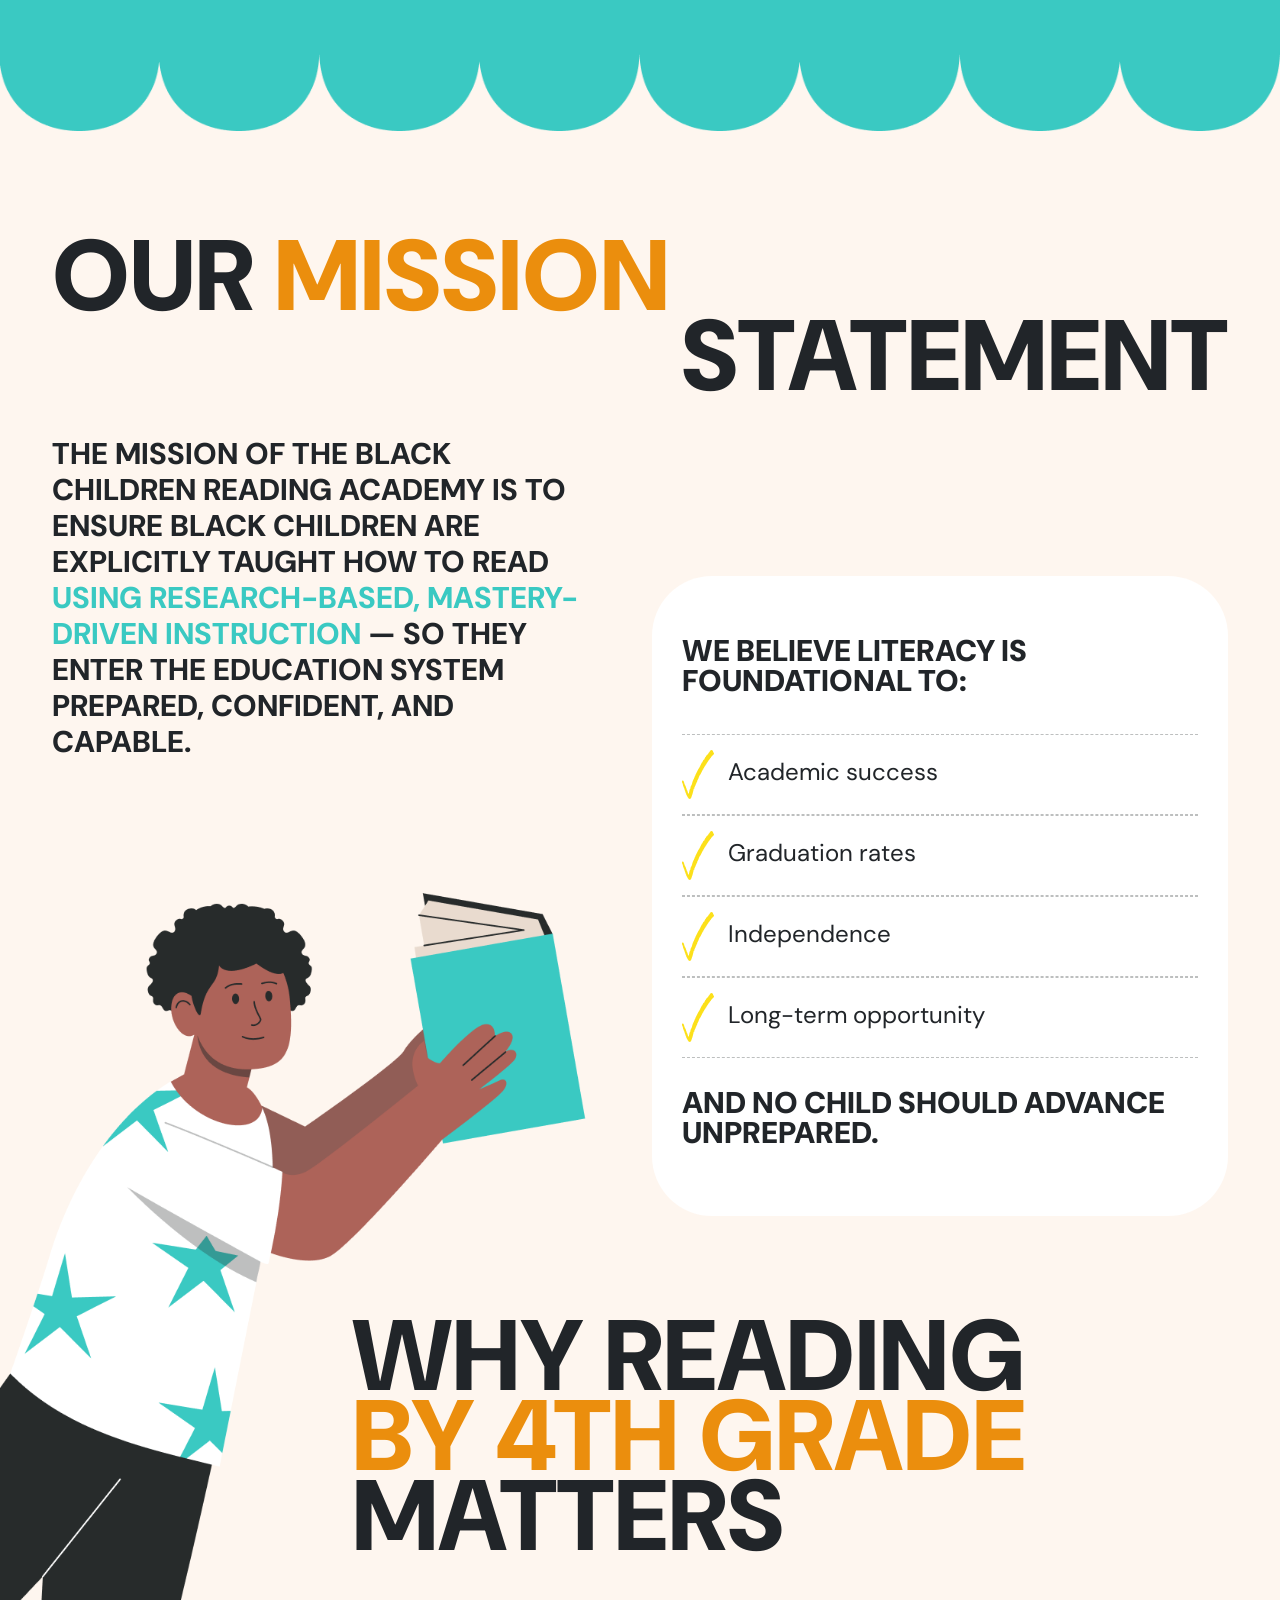
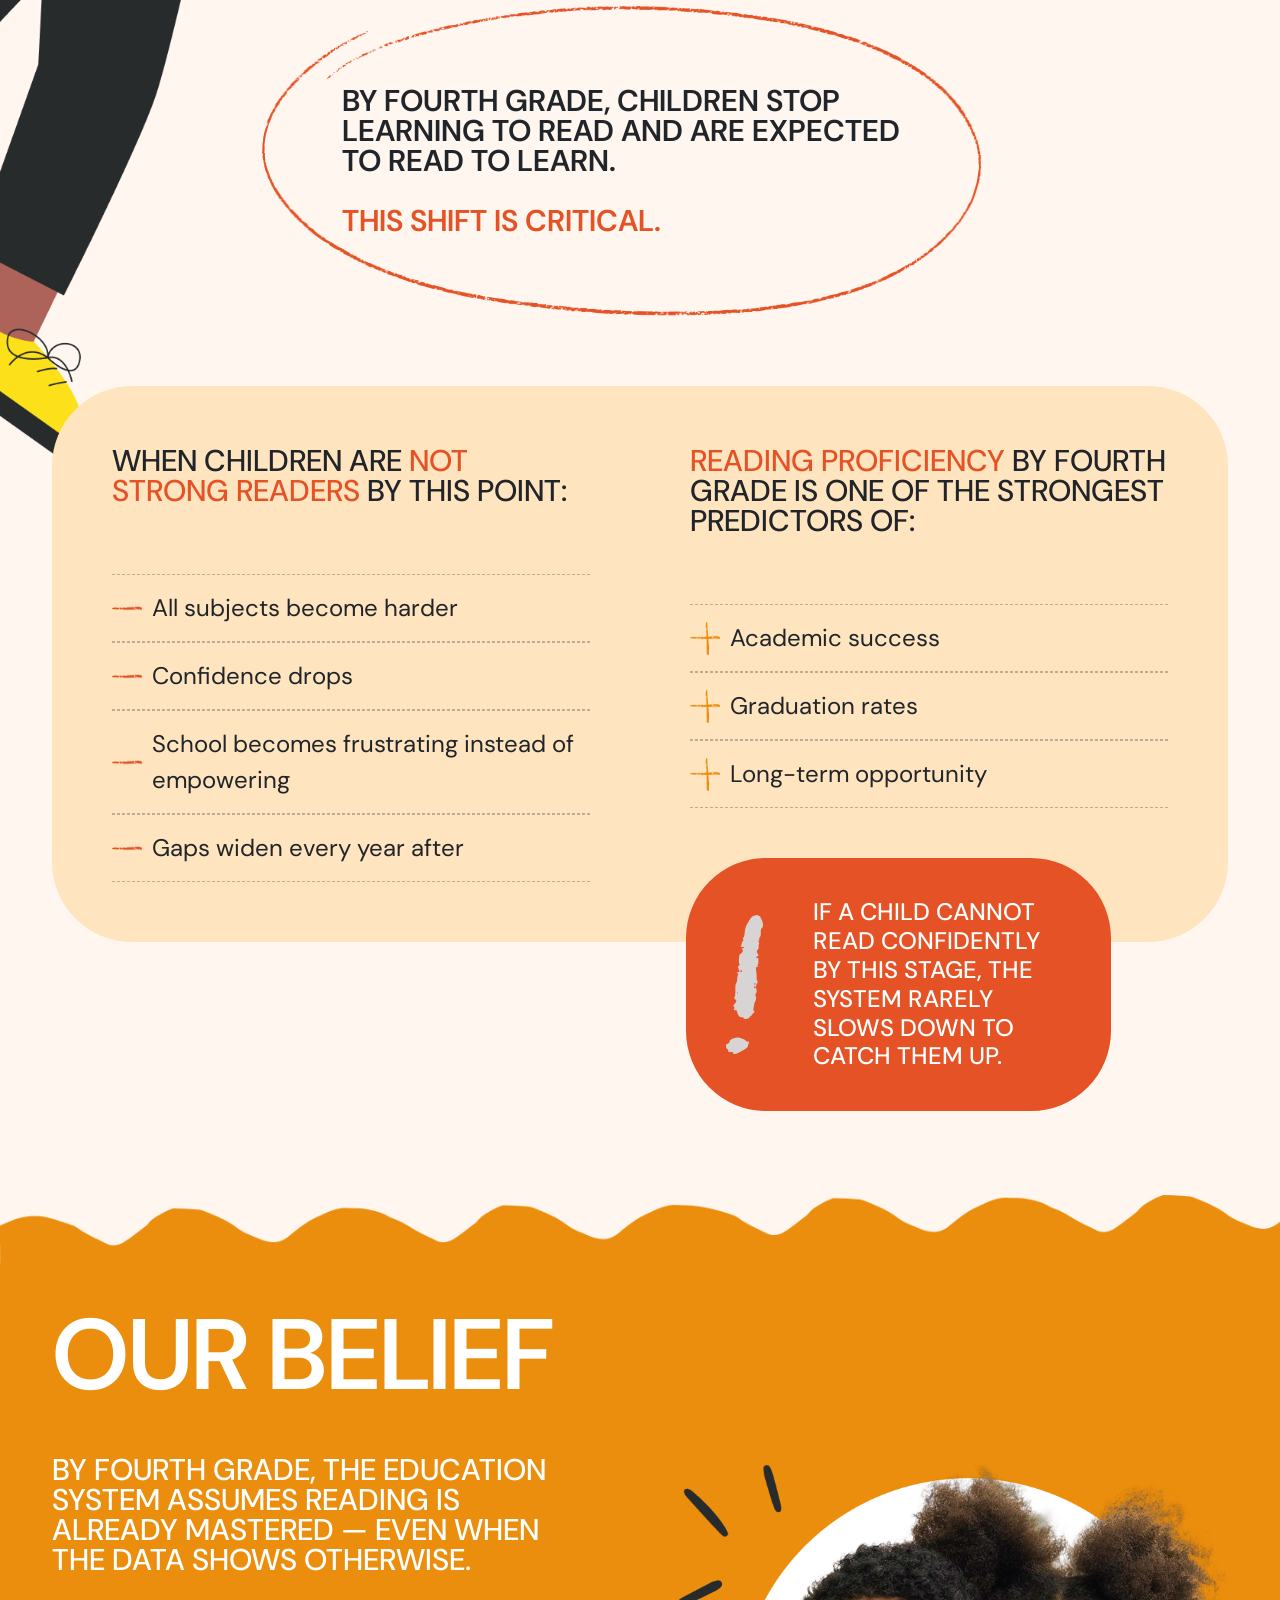
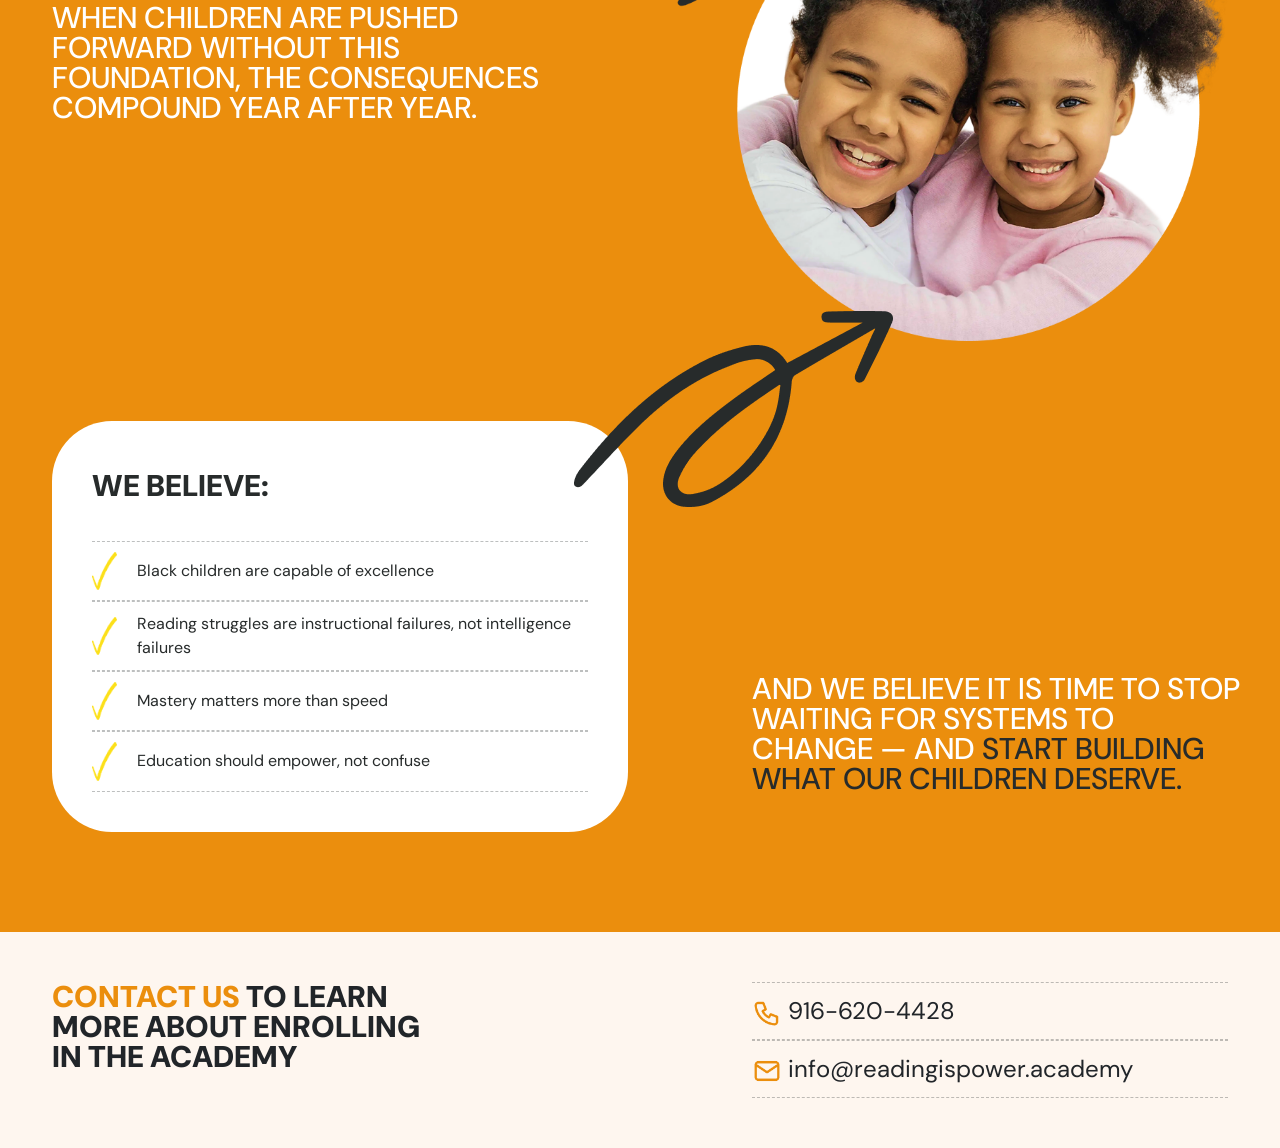
==== commit 1470b239: "new changes" ====
--- a/index.html
+++ b/index.html
@@ -292,12 +292,12 @@
                 </div>
                  </div>
                 <div class="row">
-                    <div class="col-lg-3 col-md-3">
+                    <div class="col-lg-3 col-md-3 col-3">
                         <div class="men_book mobile_view">
                             <img src="image/men-book.png" alt="iamge" width="70%">
                         </div>
                     </div>
-                    <div class="col-lg-9 col-md-9">
+                    <div class="col-lg-9 col-md-9 col-9">
                         <h1 class="why_reading">Why Reading <br><span> by 4th Grade </span><br>Matters</h1>
                         <div class="big-circle">
                             <p>By fourth grade, children stop learning to read and are expected to read to learn.
--- a/css/style.css
+++ b/css/style.css
@@ -432,6 +432,7 @@
     padding: 50px;
     margin-top: 50px;
     margin-left: -90px;
+    position: relative;
 }
 
 .big-circle p {
@@ -633,7 +634,7 @@
         width: 300px;
     right: 40px;
 }
-@media (max-width:1200px){
+@media (max-width:1299px){
     .hero-section h1{
         font-size: 100px;
         letter-spacing: 0;
@@ -661,6 +662,7 @@
     }
     .big-circle{
         margin-bottom: 40px;
+       
     }
     .orange_color h4{
         font-size: 30px;
@@ -755,6 +757,10 @@
     .the_reality h2{
         font-size: 80px;
     }
+    .side_img img{
+        max-width: 100%;
+        width: 100%;
+    }
     .reality_box img {
     width: 78px;
 }
@@ -812,6 +818,9 @@
         border-radius: 50px;
         padding: 50px;
     }
+    .big-circle{
+        width: 100%;
+    }
     .big-circle p{
         font-size: 25px;
     }
@@ -819,7 +828,8 @@
         border-radius: 40px;
     }
     .men_book img{
-        width: 530px;
+        width: 50%;
+        margin: 0;
     }
     .mission_box ul li{
         font-size: 20px;
@@ -876,6 +886,7 @@
     }
     .big-circle{
         background-image: url(../image/m-big-circle.png);
+        
     }
     .big-circle p{
         font-size: 24px;
@@ -924,9 +935,10 @@
         bottom: -50px;
     }
 .our-mission .why_reading{
-        padding-left: 90px;
+    padding-left: 90px;
     z-index: 3;
     position: relative;
+    font-size: 38px;
 }
     .bg-orange h2 {
         font-size: 24px;
@@ -988,11 +1000,15 @@
         padding: 0 !important;
         line-height: 1;
     }
+    .our-mission .why_reading{
+        margin-top: 175px;
+    }
 
     .big-circle {
-        width: 300px;
-        margin-left: 50px;
+        width: 100%;
+        margin-left: 0px;
         padding: 20px;
+        max-width: 100%;
     }
 
     .our_belief h1 {
@@ -1069,10 +1085,10 @@
         border-radius: 40px;
     }
    .shift_inhow .border_2 .parent_boxs.border_about{
-        margin-top: -400px;
+        margin-top: -431px;
     padding-right: 0;
     padding-left: 80px;
-    bottom: 0px;
+    bottom: 200px;
     }
     .shift_inhow .border_2 .parent_boxs.border_about .about_text_box{
         bottom: -120px;
@@ -1242,4 +1258,31 @@
         position: absolute;
         right: 0px;
     }
+}
+@media (max-width:600px){
+    .our-mission .why_reading{
+        padding-left: 0;
+        font-size: 30px;
+    }
+    .set_border{
+        margin-top: 103px;
+    }
+    .big-circle{
+        margin: 20px 0 0;
+        width: 100%;
+    }
+    .big-circle p {
+        font-size: 16px;
+        padding: 11px 0px 11px 30px;
+    }
+    .shift_inhow .border_2 .parent_boxs.border_about .about_text_box {
+        bottom: -70px;
+    }
+    .shift_inhow .border_2 .parent_boxs.border_about{
+                      margin-top: -118px;
+        bottom: 200px;
+    }
+    .about_text_box{
+        width: 198px;
+    }
 }
